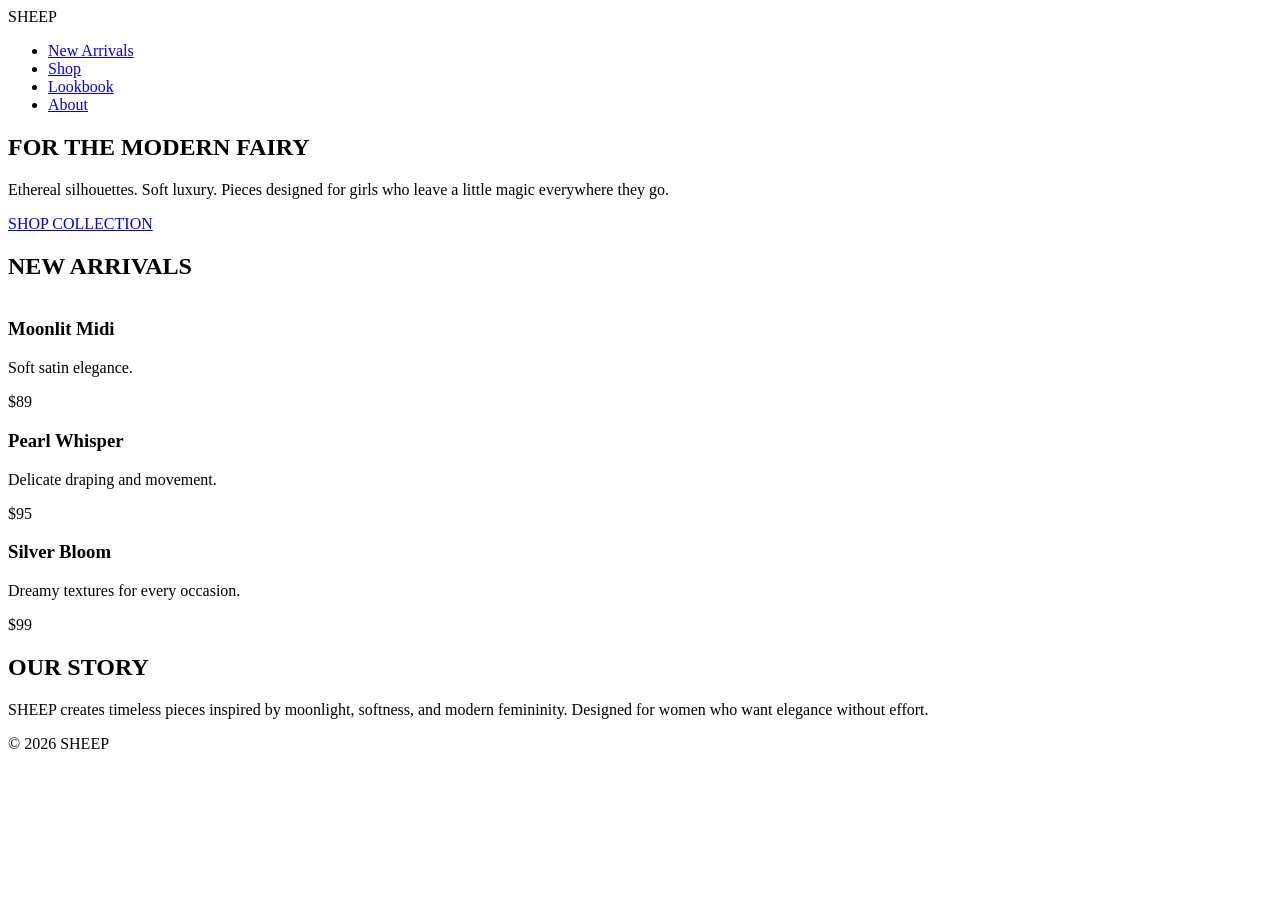
==== index.html @ 868e537e "Update index.html" ====
<body>

<header>
    <div class="logo">SHEEP</div>

    <nav>
        <ul>
            <li><a href="#">New Arrivals</a></li>
            <li><a href="#">Shop</a></li>
            <li><a href="#">Lookbook</a></li>
            <li><a href="#">About</a></li>
        </ul>
    </nav>
</header>

<section class="hero">
    <div class="hero-content">
        <h1>FOR THE MODERN FAIRY</h1>

        <p>
            Ethereal silhouettes. Soft luxury.
            Pieces designed for girls who leave a little magic everywhere they go.
        </p>

        <a href="#" class="button">SHOP COLLECTION</a>
    </div>
</section>

<section class="collection-title">
    <h2>NEW ARRIVALS</h2>
</section>

<section class="products">

    <div class="product">
        <img src="dress1.jpg" alt="">
        <h3>Moonlit Midi</h3>
        <p>Soft satin elegance.</p>
        <span>$89</span>
    </div>

    <div class="product">
        <img src="dress2.jpg" alt="">
        <h3>Pearl Whisper</h3>
        <p>Delicate draping and movement.</p>
        <span>$95</span>
    </div>

    <div class="product">
        <img src="dress3.jpg" alt="">
        <h3>Silver Bloom</h3>
        <p>Dreamy textures for every occasion.</p>
        <span>$99</span>
    </div>

</section>

<section class="about">
    <h2>OUR STORY</h2>

    <p>
        SHEEP creates timeless pieces inspired by moonlight,
        softness, and modern femininity.
        Designed for women who want elegance without effort.
    </p>
</section>

<footer>
    <p>© 2026 SHEEP</p>
</footer>

</body>
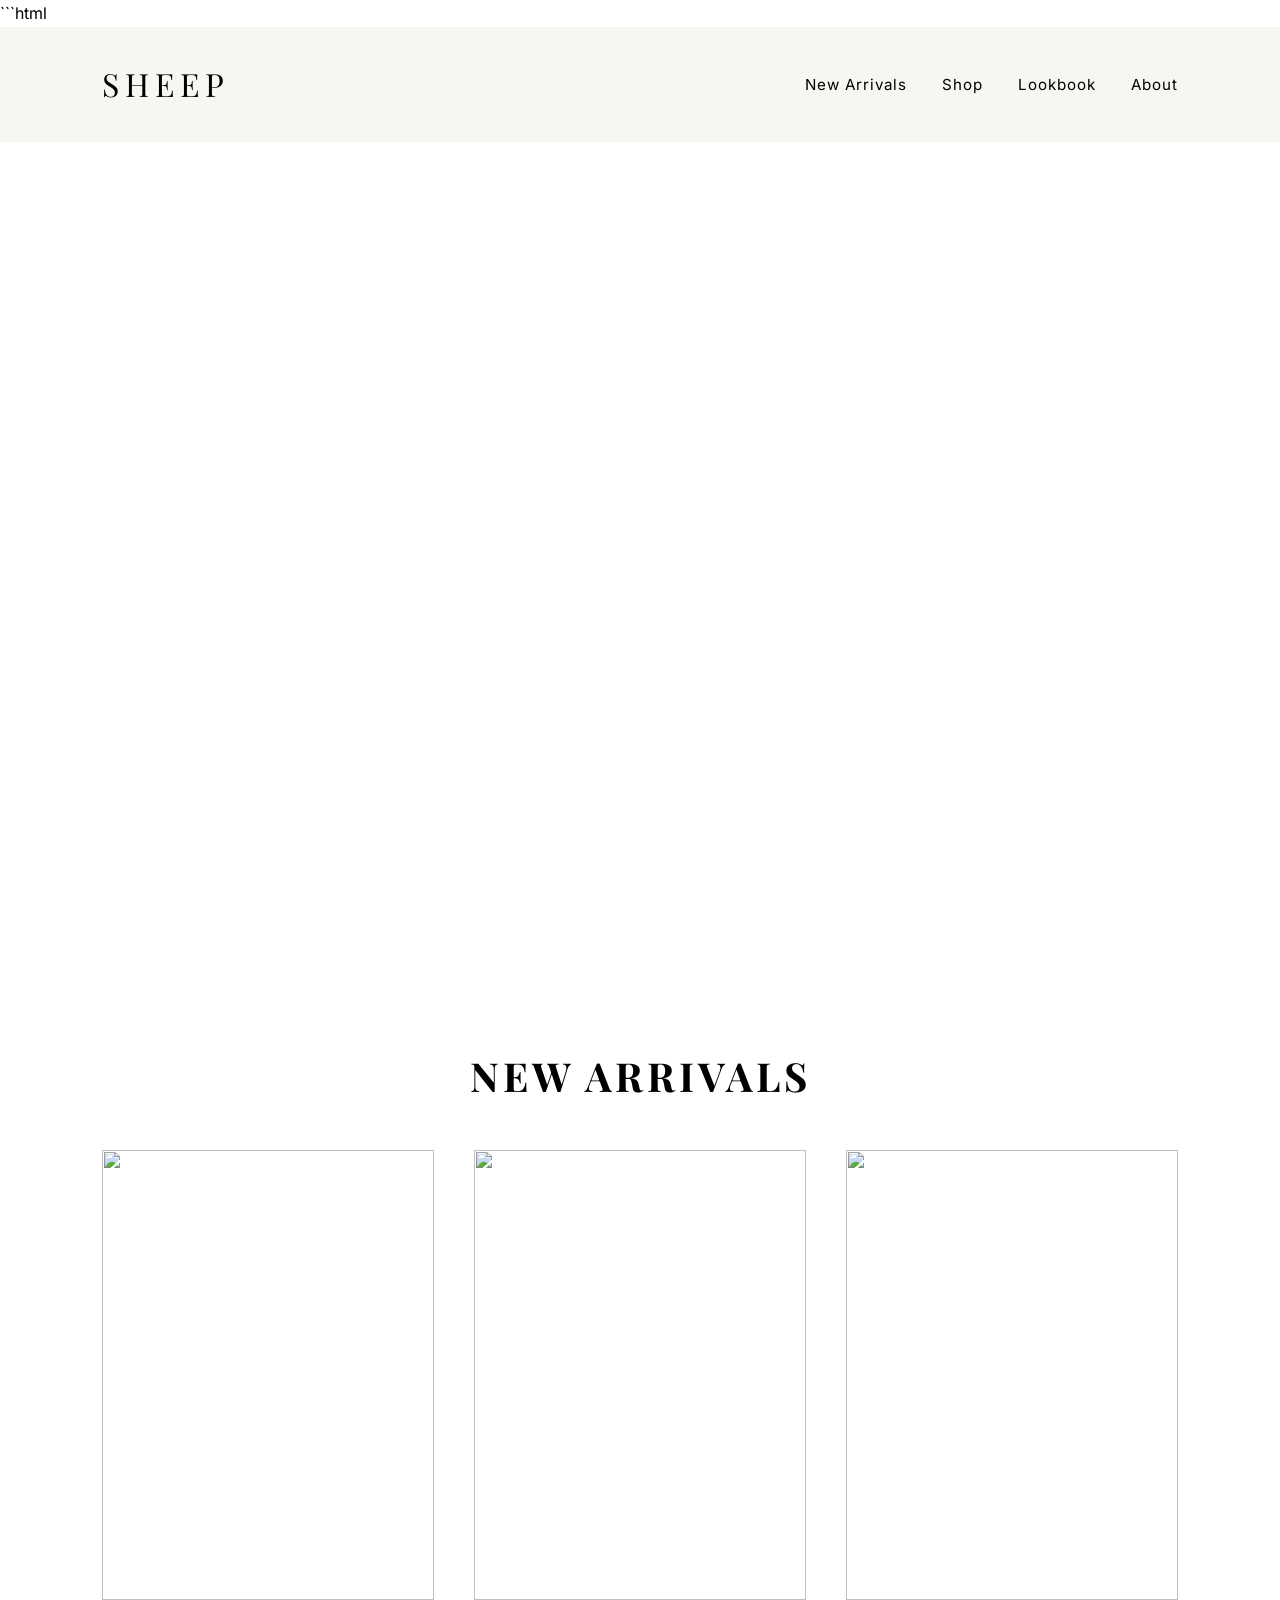
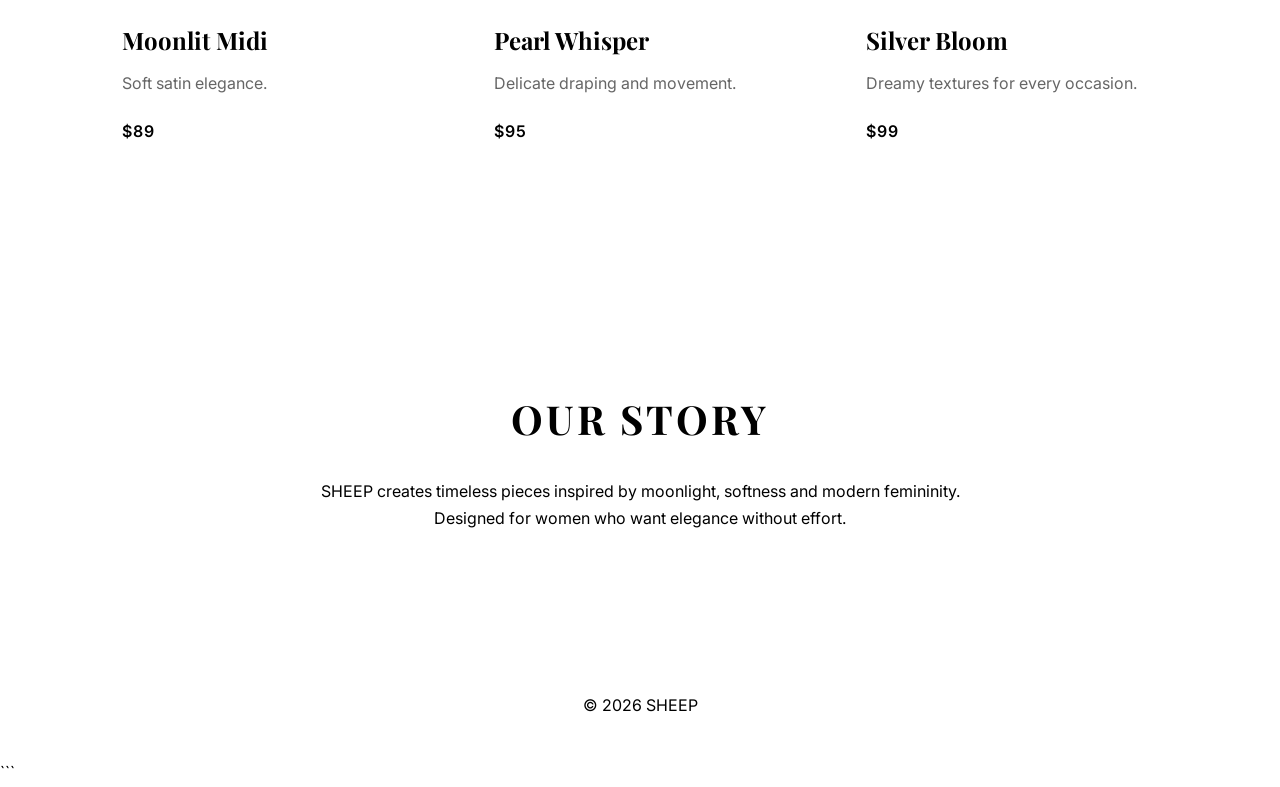
==== commit 3be4d598: "Update index.html" ====
--- a/index.html
+++ b/index.html
@@ -1,3 +1,16 @@
+```html
+<!DOCTYPE html>
+<html lang="en">
+<head>
+<meta charset="UTF-8">
+<meta name="viewport" content="width=device-width, initial-scale=1.0">
+
+<title>SHEEP</title>
+
+<link rel="stylesheet" href="style.css">
+
+</head>
+
 <body>
 
 <header>
@@ -33,21 +46,21 @@
 <section class="products">
 
     <div class="product">
-        <img src="dress1.jpg" alt="">
+        <img src="https://images.unsplash.com/photo-1496747611176-843222e1e57c?w=700" alt="">
         <h3>Moonlit Midi</h3>
         <p>Soft satin elegance.</p>
         <span>$89</span>
     </div>
 
     <div class="product">
-        <img src="dress2.jpg" alt="">
+        <img src="https://images.unsplash.com/photo-1483985988355-763728e1935b?w=700" alt="">
         <h3>Pearl Whisper</h3>
         <p>Delicate draping and movement.</p>
         <span>$95</span>
     </div>
 
     <div class="product">
-        <img src="dress3.jpg" alt="">
+        <img src="https://images.unsplash.com/photo-1529139574466-a303027c1d8b?w=700" alt="">
         <h3>Silver Bloom</h3>
         <p>Dreamy textures for every occasion.</p>
         <span>$99</span>
@@ -60,7 +73,7 @@
 
     <p>
         SHEEP creates timeless pieces inspired by moonlight,
-        softness, and modern femininity.
+        softness and modern femininity.
         Designed for women who want elegance without effort.
     </p>
 </section>
@@ -70,3 +83,5 @@
 </footer>
 
 </body>
+</html>
+```
--- a/style.css
+++ b/style.css
@@ -0,0 +1,218 @@
+@import url('https://fonts.googleapis.com/css2?family=Playfair+Display:wght@400;600;700&family=Inter:wght@300;400;500&display=swap');
+
+:root{
+    ivory:#F8F6F2;
+    pearl:#EEEAE5;
+    silver:#C9C5BE;
+    charcoal:#222222;
+    white:#ffffff;
+}
+
+*{
+    margin:0;
+    padding:0;
+    box-sizing:border-box;
+}
+
+body{
+    font-family:'Inter',sans-serif;
+    background:var(--ivory);
+    color:var(--charcoal);
+    line-height:1.7;
+}
+
+/* HEADER */
+
+header{
+    display:flex;
+    justify-content:space-between;
+    align-items:center;
+    padding:30px 8%;
+    background:rgba(248,246,242,0.95);
+    position:sticky;
+    top:0;
+    z-index:100;
+}
+
+.logo{
+    font-family:'Playfair Display',serif;
+    font-size:2rem;
+    letter-spacing:6px;
+}
+
+nav ul{
+    display:flex;
+    gap:35px;
+    list-style:none;
+}
+
+nav a{
+    text-decoration:none;
+    color:var(--charcoal);
+    font-size:.95rem;
+    letter-spacing:1px;
+    transition:.3s;
+}
+
+nav a:hover{
+    opacity:.5;
+}
+
+/* HERO */
+
+.hero{
+    height:90vh;
+    background:
+    linear-gradient(rgba(255,255,255,.15),
+    rgba(255,255,255,.15)),
+    url('https://images.unsplash.com/photo-1515886657613-9f3515b0c78f?auto=format&fit=crop&w=1600&q=80');
+
+    background-size:cover;
+    background-position:center;
+    display:flex;
+    align-items:center;
+    justify-content:center;
+    text-align:center;
+}
+
+.hero-content{
+    max-width:700px;
+    padding:20px;
+}
+
+.hero h1{
+    font-family:'Playfair Display',serif;
+    font-size:5rem;
+    font-weight:600;
+    letter-spacing:4px;
+    margin-bottom:20px;
+    color:white;
+}
+
+.hero p{
+    font-size:1.1rem;
+    color:white;
+    margin-bottom:35px;
+}
+
+.button{
+    display:inline-block;
+    padding:14px 36px;
+    border:1px solid white;
+    color:white;
+    text-decoration:none;
+    letter-spacing:2px;
+    transition:.4s;
+}
+
+.button:hover{
+    background:white;
+    color:black;
+}
+
+/* SECTION TITLES */
+
+.collection-title{
+    text-align:center;
+    padding:90px 0 40px;
+}
+
+.collection-title h2{
+    font-family:'Playfair Display',serif;
+    font-size:2.5rem;
+    letter-spacing:4px;
+}
+
+/* PRODUCTS */
+
+.products{
+    display:grid;
+    grid-template-columns:repeat(3,1fr);
+    gap:40px;
+    padding:0 8% 100px;
+}
+
+.product{
+    background:white;
+    overflow:hidden;
+    transition:.4s;
+}
+
+.product:hover{
+    transform:translateY(-10px);
+}
+
+.product img{
+    width:100%;
+    height:450px;
+    object-fit:cover;
+}
+
+.product h3{
+    font-family:'Playfair Display',serif;
+    padding:20px 20px 10px;
+    font-size:1.5rem;
+}
+
+.product p{
+    padding:0 20px;
+    color:#666;
+}
+
+.product span{
+    display:block;
+    padding:20px;
+    font-weight:600;
+    letter-spacing:1px;
+}
+
+/* ABOUT */
+
+.about{
+    text-align:center;
+    padding:120px 15%;
+    background:var(--pearl);
+}
+
+.about h2{
+    font-family:'Playfair Display',serif;
+    font-size:2.5rem;
+    margin-bottom:25px;
+    letter-spacing:3px;
+}
+
+.about p{
+    max-width:700px;
+    margin:auto;
+}
+
+/* FOOTER */
+
+footer{
+    text-align:center;
+    padding:40px;
+    background:white;
+}
+
+/* MOBILE */
+
+@media(max-width:900px){
+
+    .hero h1{
+        font-size:3rem;
+    }
+
+    .products{
+        grid-template-columns:1fr;
+    }
+
+    header{
+        flex-direction:column;
+        gap:20px;
+    }
+
+    nav ul{
+        flex-wrap:wrap;
+        justify-content:center;
+    }
+}
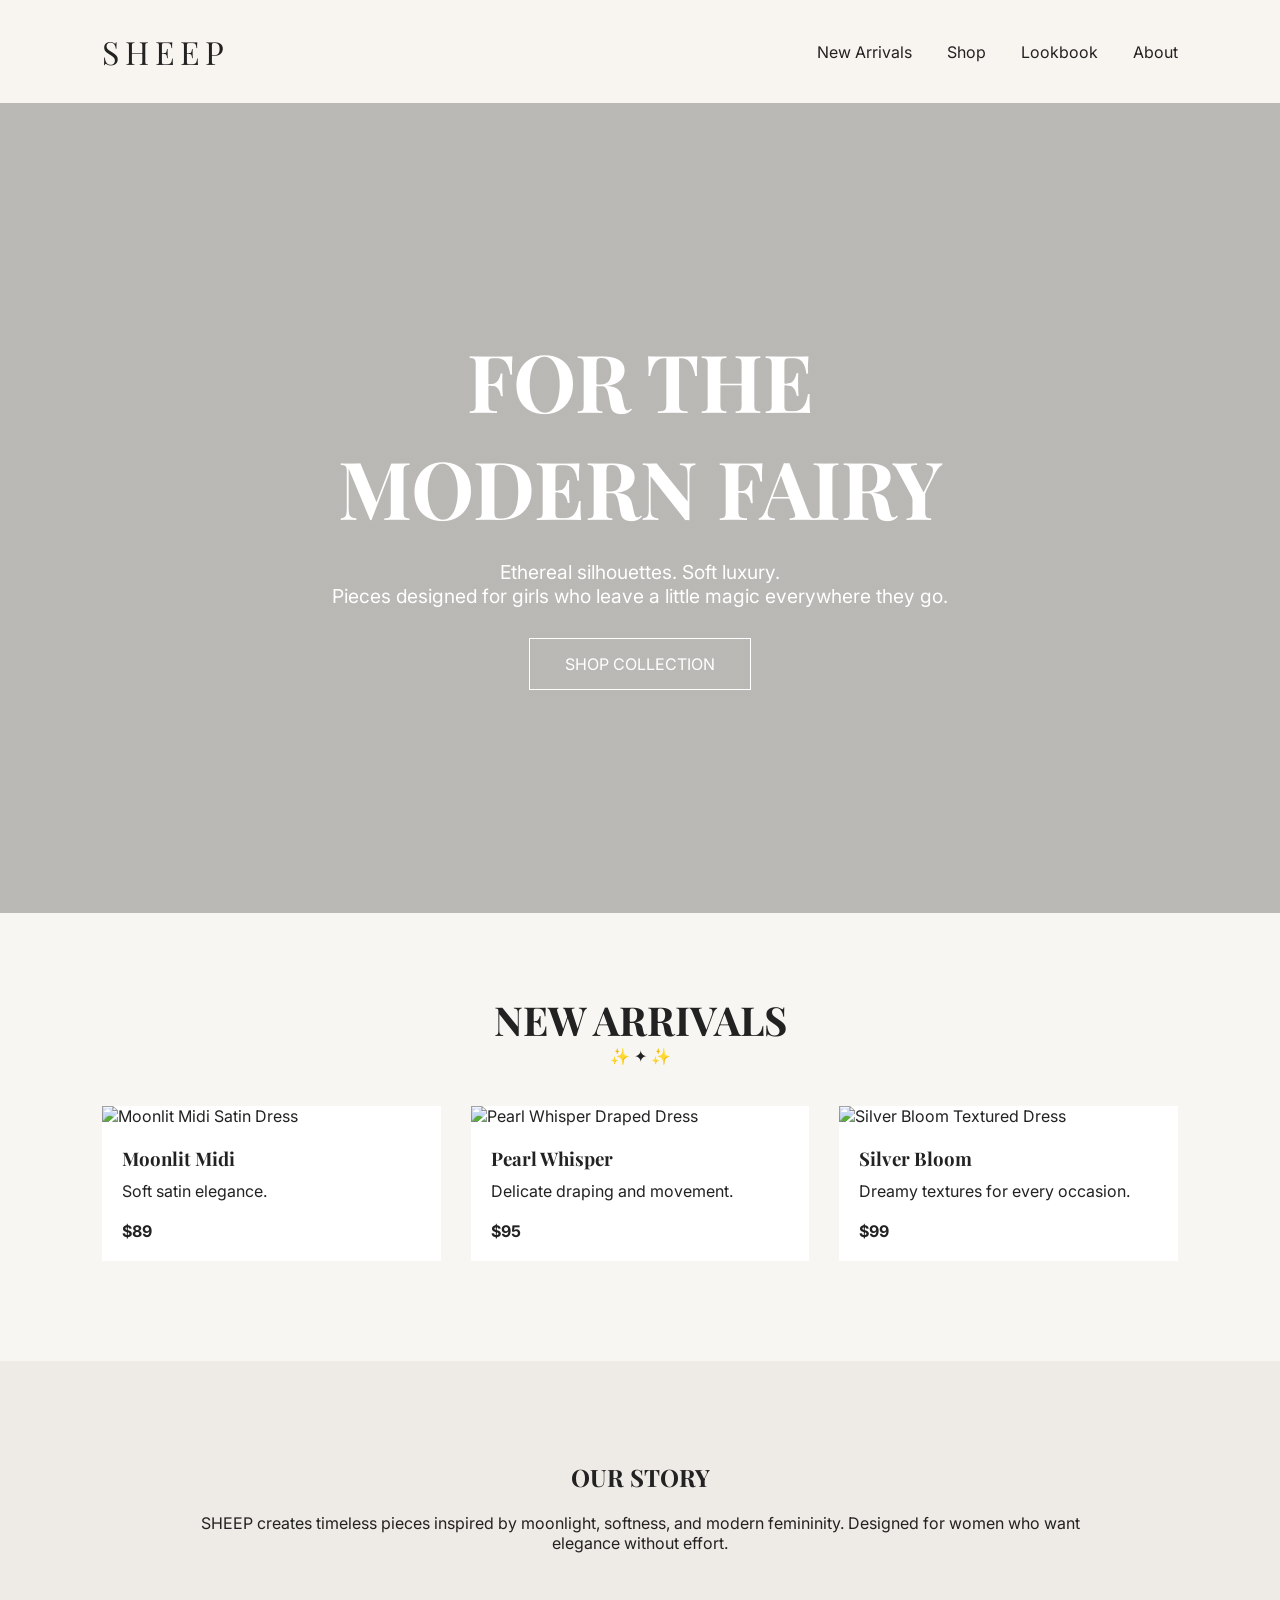
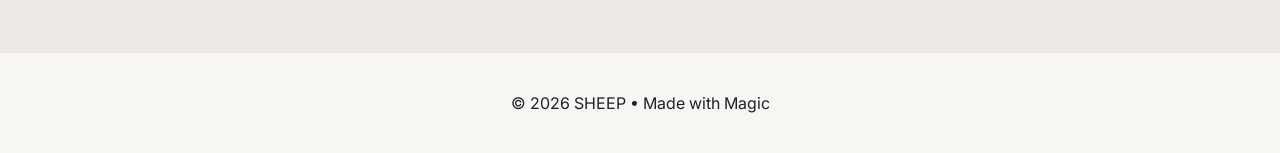
==== commit bd4ef047: "Update index.html" ====
--- a/index.html
+++ b/index.html
@@ -1,21 +1,15 @@
-```html
 <!DOCTYPE html>
 <html lang="en">
 <head>
-<meta charset="UTF-8">
-<meta name="viewport" content="width=device-width, initial-scale=1.0">
-
-<title>SHEEP</title>
-
-<link rel="stylesheet" href="style.css">
-
+    <meta charset="UTF-8">
+    <meta name="viewport" content="width=device-width, initial-scale=1.0">
+    <title>SHEEP | Modern Fairy</title>
+    <link rel="stylesheet" href="style.css">
 </head>
-
 <body>
 
 <header>
     <div class="logo">SHEEP</div>
-
     <nav>
         <ul>
             <li><a href="#">New Arrivals</a></li>
@@ -29,59 +23,66 @@
 <section class="hero">
     <div class="hero-content">
         <h1>FOR THE MODERN FAIRY</h1>
-
         <p>
-            Ethereal silhouettes. Soft luxury.
+            Ethereal silhouettes. Soft luxury. <br>
             Pieces designed for girls who leave a little magic everywhere they go.
         </p>
-
         <a href="#" class="button">SHOP COLLECTION</a>
     </div>
 </section>
 
 <section class="collection-title">
     <h2>NEW ARRIVALS</h2>
+    <div class="sparkle-divider">✨ ✦ ✨</div>
 </section>
 
 <section class="products">
-
     <div class="product">
-        <img src="https://images.unsplash.com/photo-1496747611176-843222e1e57c?w=700" alt="">
-        <h3>Moonlit Midi</h3>
-        <p>Soft satin elegance.</p>
-        <span>$89</span>
+        <div class="product-img-container">
+            <img src="https://images.unsplash.com/photo-1496747611176-843222e1e57c?w=700" alt="Moonlit Midi Satin Dress">
+        </div>
+        <div class="product-info">
+            <h3>Moonlit Midi</h3>
+            <p>Soft satin elegance.</p>
+            <span>$89</span>
+        </div>
     </div>
 
     <div class="product">
-        <img src="https://images.unsplash.com/photo-1483985988355-763728e1935b?w=700" alt="">
-        <h3>Pearl Whisper</h3>
-        <p>Delicate draping and movement.</p>
-        <span>$95</span>
+        <div class="product-img-container">
+            <img src="https://images.unsplash.com/photo-1483985988355-763728e1935b?w=700" alt="Pearl Whisper Draped Dress">
+        </div>
+        <div class="product-info">
+            <h3>Pearl Whisper</h3>
+            <p>Delicate draping and movement.</p>
+            <span>$95</span>
+        </div>
     </div>
 
     <div class="product">
-        <img src="https://images.unsplash.com/photo-1529139574466-a303027c1d8b?w=700" alt="">
-        <h3>Silver Bloom</h3>
-        <p>Dreamy textures for every occasion.</p>
-        <span>$99</span>
+        <div class="product-img-container">
+            <img src="https://images.unsplash.com/photo-1529139574466-a303027c1d8b?w=700" alt="Silver Bloom Textured Dress">
+        </div>
+        <div class="product-info">
+            <h3>Silver Bloom</h3>
+            <p>Dreamy textures for every occasion.</p>
+            <span>$99</span>
+        </div>
     </div>
-
 </section>
 
 <section class="about">
     <h2>OUR STORY</h2>
-
     <p>
-        SHEEP creates timeless pieces inspired by moonlight,
-        softness and modern femininity.
+        SHEEP creates timeless pieces inspired by moonlight, 
+        softness, and modern femininity. 
         Designed for women who want elegance without effort.
     </p>
 </section>
 
 <footer>
-    <p>© 2026 SHEEP</p>
+    <p>© 2026 SHEEP • Made with Magic</p>
 </footer>
 
 </body>
 </html>
-```
--- a/style.css
+++ b/style.css
@@ -1,218 +1,161 @@
 @import url('https://fonts.googleapis.com/css2?family=Playfair+Display:wght@400;600;700&family=Inter:wght@300;400;500&display=swap');
 
-:root{
-    ivory:#F8F6F2;
-    pearl:#EEEAE5;
-    silver:#C9C5BE;
-    charcoal:#222222;
-    white:#ffffff;
+:root {
+    --ivory: #F8F6F2;
+    --pearl: #EEEAE5;
+    --silver: #C9C5BE;
+    --charcoal: #222222;
+    --white: #FFFFFF;
 }
 
-*{
-    margin:0;
-    padding:0;
-    box-sizing:border-box;
+* {
+    margin: 0;
+    padding: 0;
+    box-sizing: border-box;
 }
 
-body{
-    font-family:'Inter',sans-serif;
-    background:var(--ivory);
-    color:var(--charcoal);
-    line-height:1.7;
+body {
+    font-family: 'Inter', sans-serif;
+    background: var(--ivory);
+    color: var(--charcoal);
 }
 
-/* HEADER */
-
-header{
-    display:flex;
-    justify-content:space-between;
-    align-items:center;
-    padding:30px 8%;
-    background:rgba(248,246,242,0.95);
-    position:sticky;
-    top:0;
-    z-index:100;
+header {
+    display: flex;
+    justify-content: space-between;
+    align-items: center;
+    padding: 30px 8%;
+    background: rgba(248,246,242,0.95);
 }
 
-.logo{
-    font-family:'Playfair Display',serif;
-    font-size:2rem;
-    letter-spacing:6px;
+.logo {
+    font-family: 'Playfair Display', serif;
+    font-size: 2rem;
+    letter-spacing: 6px;
 }
 
-nav ul{
-    display:flex;
-    gap:35px;
-    list-style:none;
+nav ul {
+    display: flex;
+    gap: 35px;
+    list-style: none;
 }
 
-nav a{
-    text-decoration:none;
-    color:var(--charcoal);
-    font-size:.95rem;
-    letter-spacing:1px;
-    transition:.3s;
+nav a {
+    text-decoration: none;
+    color: var(--charcoal);
 }
 
-nav a:hover{
-    opacity:.5;
+.hero {
+    height: 90vh;
+    background-image:
+    linear-gradient(rgba(0,0,0,0.25), rgba(0,0,0,0.25)),
+    url('https://images.unsplash.com/photo-1515886657613-9f3515b0c78f?w=1600');
+
+    background-size: cover;
+    background-position: center;
+
+    display: flex;
+    align-items: center;
+    justify-content: center;
+    text-align: center;
 }
 
-/* HERO */
-
-.hero{
-    height:90vh;
-    background:
-    linear-gradient(rgba(255,255,255,.15),
-    rgba(255,255,255,.15)),
-    url('https://images.unsplash.com/photo-1515886657613-9f3515b0c78f?auto=format&fit=crop&w=1600&q=80');
-
-    background-size:cover;
-    background-position:center;
-    display:flex;
-    align-items:center;
-    justify-content:center;
-    text-align:center;
+.hero-content {
+    max-width: 700px;
 }
 
-.hero-content{
-    max-width:700px;
-    padding:20px;
+.hero h1 {
+    font-family: 'Playfair Display', serif;
+    color: white;
+    font-size: 5rem;
+    margin-bottom: 20px;
 }
 
-.hero h1{
-    font-family:'Playfair Display',serif;
-    font-size:5rem;
-    font-weight:600;
-    letter-spacing:4px;
-    margin-bottom:20px;
-    color:white;
+.hero p {
+    color: white;
+    font-size: 1.2rem;
+    margin-bottom: 30px;
 }
 
-.hero p{
-    font-size:1.1rem;
-    color:white;
-    margin-bottom:35px;
+.button {
+    display: inline-block;
+    padding: 15px 35px;
+    border: 1px solid white;
+    color: white;
+    text-decoration: none;
 }
 
-.button{
-    display:inline-block;
-    padding:14px 36px;
-    border:1px solid white;
-    color:white;
-    text-decoration:none;
-    letter-spacing:2px;
-    transition:.4s;
+.collection-title {
+    text-align: center;
+    padding: 80px 0 40px;
 }
 
-.button:hover{
-    background:white;
-    color:black;
+.collection-title h2 {
+    font-family: 'Playfair Display', serif;
+    font-size: 2.5rem;
 }
 
-/* SECTION TITLES */
-
-.collection-title{
-    text-align:center;
-    padding:90px 0 40px;
+.products {
+    display: grid;
+    grid-template-columns: repeat(3,1fr);
+    gap: 30px;
+    padding: 0 8% 100px;
 }
 
-.collection-title h2{
-    font-family:'Playfair Display',serif;
-    font-size:2.5rem;
-    letter-spacing:4px;
+.product {
+    background: white;
 }
 
-/* PRODUCTS */
-
-.products{
-    display:grid;
-    grid-template-columns:repeat(3,1fr);
-    gap:40px;
-    padding:0 8% 100px;
+.product img {
+    width: 100%;
+    height: 450px;
+    object-fit: cover;
 }
 
-.product{
-    background:white;
-    overflow:hidden;
-    transition:.4s;
+.product h3 {
+    padding: 20px 20px 10px;
+    font-family: 'Playfair Display', serif;
 }
 
-.product:hover{
-    transform:translateY(-10px);
+.product p {
+    padding: 0 20px;
 }
 
-.product img{
-    width:100%;
-    height:450px;
-    object-fit:cover;
+.product span {
+    display: block;
+    padding: 20px;
+    font-weight: bold;
 }
 
-.product h3{
-    font-family:'Playfair Display',serif;
-    padding:20px 20px 10px;
-    font-size:1.5rem;
+.about {
+    text-align: center;
+    padding: 100px 15%;
+    background: var(--pearl);
 }
 
-.product p{
-    padding:0 20px;
-    color:#666;
+.about h2 {
+    font-family: 'Playfair Display', serif;
+    margin-bottom: 20px;
 }
 
-.product span{
-    display:block;
-    padding:20px;
-    font-weight:600;
-    letter-spacing:1px;
+footer {
+    text-align: center;
+    padding: 40px;
 }
 
-/* ABOUT */
+@media (max-width: 900px) {
 
-.about{
-    text-align:center;
-    padding:120px 15%;
-    background:var(--pearl);
+    .hero h1 {
+        font-size: 3rem;
+    }
+
+    .products {
+        grid-template-columns: 1fr;
+    }
+
+    header {
+        flex-direction: column;
+        gap: 20px;
+    }
 }
 
-.about h2{
-    font-family:'Playfair Display',serif;
-    font-size:2.5rem;
-    margin-bottom:25px;
-    letter-spacing:3px;
-}
-
-.about p{
-    max-width:700px;
-    margin:auto;
-}
-
-/* FOOTER */
-
-footer{
-    text-align:center;
-    padding:40px;
-    background:white;
-}
-
-/* MOBILE */
-
-@media(max-width:900px){
-
-    .hero h1{
-        font-size:3rem;
-    }
-
-    .products{
-        grid-template-columns:1fr;
-    }
-
-    header{
-        flex-direction:column;
-        gap:20px;
-    }
-
-    nav ul{
-        flex-wrap:wrap;
-        justify-content:center;
-    }
-}
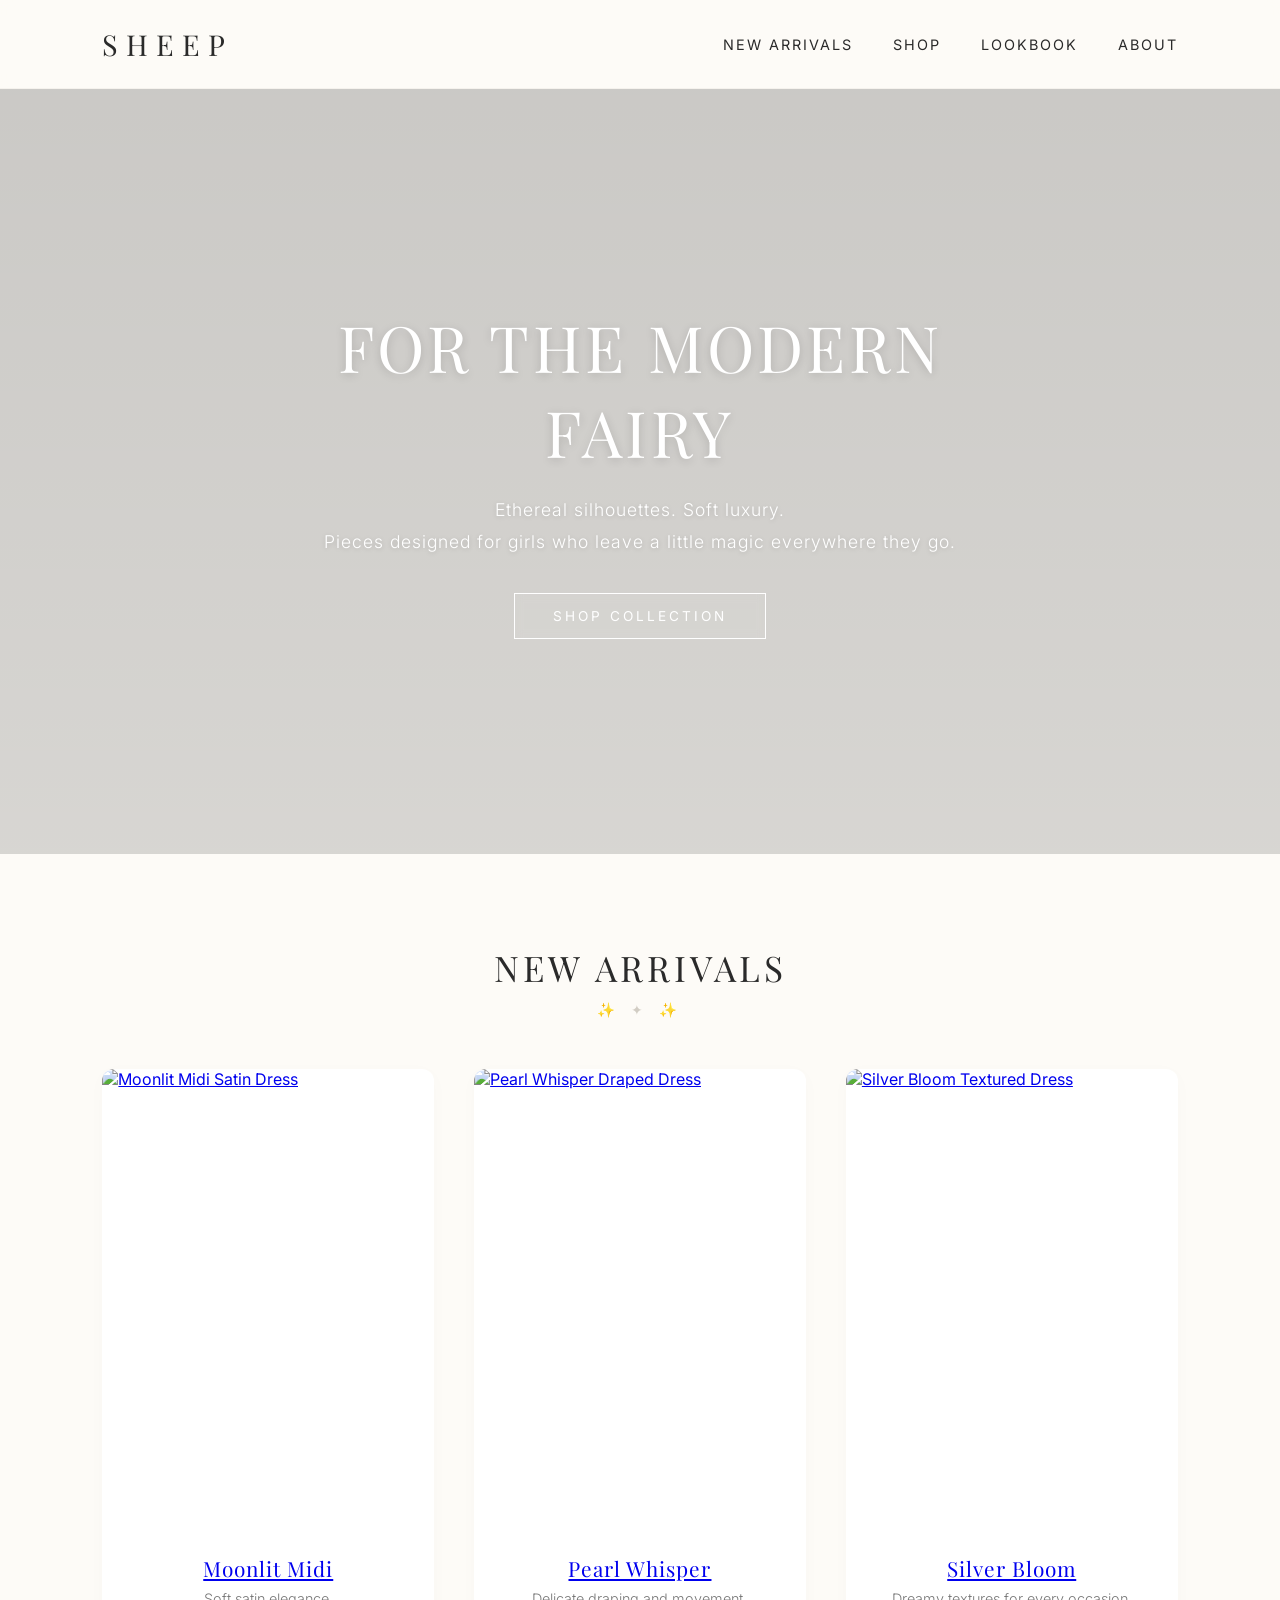
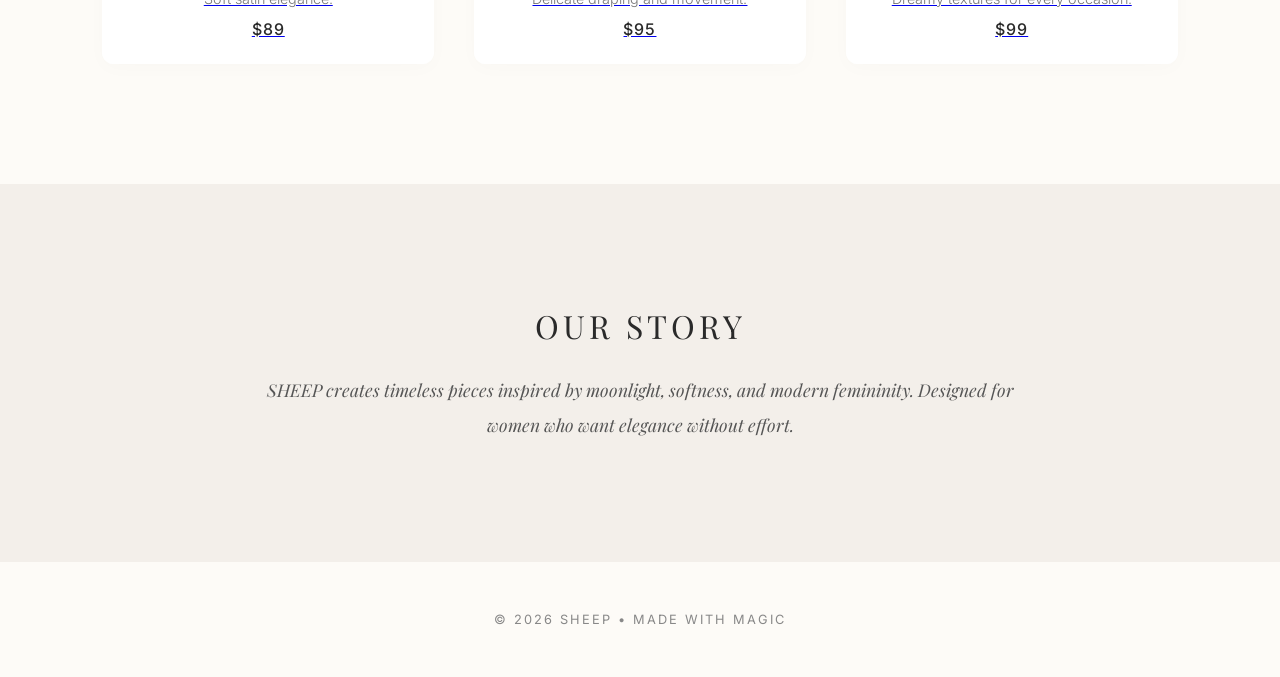
==== commit 0a69bb77: "Update index.html" ====
--- a/index.html
+++ b/index.html
@@ -37,7 +37,7 @@
 </section>
 
 <section class="products">
-    <div class="product">
+    <a href="#product-moonlit" class="product">
         <div class="product-img-container">
             <img src="https://images.unsplash.com/photo-1496747611176-843222e1e57c?w=700" alt="Moonlit Midi Satin Dress">
         </div>
@@ -46,9 +46,9 @@
             <p>Soft satin elegance.</p>
             <span>$89</span>
         </div>
-    </div>
+    </a>
 
-    <div class="product">
+    <a href="#product-pearl" class="product">
         <div class="product-img-container">
             <img src="https://images.unsplash.com/photo-1483985988355-763728e1935b?w=700" alt="Pearl Whisper Draped Dress">
         </div>
@@ -57,9 +57,9 @@
             <p>Delicate draping and movement.</p>
             <span>$95</span>
         </div>
-    </div>
+    </a>
 
-    <div class="product">
+    <a href="#product-silver" class="product">
         <div class="product-img-container">
             <img src="https://images.unsplash.com/photo-1529139574466-a303027c1d8b?w=700" alt="Silver Bloom Textured Dress">
         </div>
@@ -68,7 +68,7 @@
             <p>Dreamy textures for every occasion.</p>
             <span>$99</span>
         </div>
-    </div>
+    </a>
 </section>
 
 <section class="about">
--- a/style.css
+++ b/style.css
@@ -1,11 +1,13 @@
-@import url('https://fonts.googleapis.com/css2?family=Playfair+Display:wght@400;600;700&family=Inter:wght@300;400;500&display=swap');
+@import url('https://fonts.googleapis.com/css2?family=Playfair+Display:ital,wght@0,400;0,600;1,400&family=Inter:wght@300;400;500&display=swap');
 
 :root {
-    --ivory: #F8F6F2;
-    --pearl: #EEEAE5;
-    --silver: #C9C5BE;
-    --charcoal: #222222;
+    --ivory: #FDFBF7;
+    --pearl: #F3EFEA;
+    --silver: #D2CDC4;
+    --charcoal: #2A2A2A;
     --white: #FFFFFF;
+    --fairy-glow: rgba(255, 255, 255, 0.8);
+    --soft-pink: #F7EBE8;
 }
 
 * {
@@ -18,144 +20,283 @@
     font-family: 'Inter', sans-serif;
     background: var(--ivory);
     color: var(--charcoal);
-}
-
+    -webkit-font-smoothing: antialiased;
+}
+
+/* --- Header & Navigation --- */
 header {
     display: flex;
     justify-content: space-between;
     align-items: center;
-    padding: 30px 8%;
-    background: rgba(248,246,242,0.95);
+    padding: 25px 8%;
+    background: rgba(253, 251, 247, 0.9);
+    backdrop-filter: blur(8px);
+    position: sticky;
+    top: 0;
+    z-index: 100;
+    border-bottom: 1px solid rgba(210, 205, 196, 0.2);
 }
 
 .logo {
     font-family: 'Playfair Display', serif;
-    font-size: 2rem;
-    letter-spacing: 6px;
+    font-size: 1.8rem;
+    letter-spacing: 8px;
+    font-weight: 400;
 }
 
 nav ul {
     display: flex;
-    gap: 35px;
+    gap: 40px;
     list-style: none;
 }
 
 nav a {
     text-decoration: none;
     color: var(--charcoal);
-}
-
+    font-size: 0.9rem;
+    letter-spacing: 2px;
+    text-transform: uppercase;
+    font-weight: 400;
+    transition: all 0.4s ease;
+    position: relative;
+}
+
+nav a::after {
+    content: '';
+    position: absolute;
+    width: 0;
+    height: 1px;
+    bottom: -4px;
+    left: 0;
+    background-color: var(--charcoal);
+    transition: width 0.3s ease;
+}
+
+nav a:hover {
+    opacity: 0.7;
+}
+
+nav a:hover::after {
+    width: 100%;
+}
+
+/* --- Hero Section --- */
 .hero {
-    height: 90vh;
-    background-image:
-    linear-gradient(rgba(0,0,0,0.25), rgba(0,0,0,0.25)),
-    url('https://images.unsplash.com/photo-1515886657613-9f3515b0c78f?w=1600');
-
+    height: 85vh;
+    background-image: 
+        linear-gradient(rgba(0, 0, 0, 0.2), rgba(0, 0, 0, 0.15)), 
+        url('https://images.unsplash.com/photo-1515886657613-9f3515b0c78f?w=1600');
     background-size: cover;
     background-position: center;
-
     display: flex;
     align-items: center;
     justify-content: center;
     text-align: center;
+    padding: 0 20px;
 }
 
 .hero-content {
-    max-width: 700px;
+    max-width: 650px;
+    animation: fadeIn 1.5s ease-out;
 }
 
 .hero h1 {
     font-family: 'Playfair Display', serif;
-    color: white;
-    font-size: 5rem;
+    color: var(--white);
+    font-size: 4rem;
+    font-weight: 400;
+    letter-spacing: 4px;
     margin-bottom: 20px;
+    text-shadow: 0 2px 10px rgba(0, 0, 0, 0.15);
 }
 
 .hero p {
-    color: white;
-    font-size: 1.2rem;
-    margin-bottom: 30px;
+    color: var(--white);
+    font-size: 1.1rem;
+    font-weight: 300;
+    line-height: 1.8;
+    letter-spacing: 1px;
+    margin-bottom: 35px;
+    text-shadow: 0 1px 5px rgba(0, 0, 0, 0.15);
 }
 
 .button {
     display: inline-block;
-    padding: 15px 35px;
-    border: 1px solid white;
-    color: white;
+    padding: 14px 38px;
+    border: 1px solid var(--white);
+    color: var(--white);
     text-decoration: none;
-}
-
+    font-size: 0.85rem;
+    letter-spacing: 3px;
+    background: rgba(255, 255, 255, 0.05);
+    backdrop-filter: blur(4px);
+    transition: all 0.4s cubic-bezier(0.25, 0.46, 0.45, 0.94);
+}
+
+.button:hover {
+    background: var(--white);
+    color: var(--charcoal);
+    box-shadow: 0 0 15px var(--fairy-glow);
+    transform: translateY(-2px);
+}
+
+/* --- Product Section --- */
 .collection-title {
     text-align: center;
-    padding: 80px 0 40px;
+    padding: 90px 0 50px;
 }
 
 .collection-title h2 {
     font-family: 'Playfair Display', serif;
-    font-size: 2.5rem;
+    font-size: 2.2rem;
+    font-weight: 400;
+    letter-spacing: 4px;
+}
+
+.sparkle-divider {
+    color: var(--silver);
+    font-size: 0.9rem;
+    margin-top: 10px;
+    letter-spacing: 6px;
 }
 
 .products {
     display: grid;
-    grid-template-columns: repeat(3,1fr);
-    gap: 30px;
-    padding: 0 8% 100px;
+    grid-template-columns: repeat(3, 1fr);
+    gap: 40px;
+    padding: 0 8% 120px;
 }
 
 .product {
-    background: white;
+    background: var(--white);
+    border-radius: 12px;
+    overflow: hidden;
+    transition: all 0.5s cubic-bezier(0.16, 1, 0.3, 1);
+    box-shadow: 0 4px 20px rgba(0,0,0,0.02);
+}
+
+.product-img-container {
+    overflow: hidden;
+    position: relative;
+    height: 460px;
 }
 
 .product img {
     width: 100%;
-    height: 450px;
+    height: 100%;
     object-fit: cover;
+    transition: transform 0.8s cubic-bezier(0.16, 1, 0.3, 1);
+}
+
+.product-info {
+    padding: 25px;
+    text-align: center;
+    background: var(--white);
 }
 
 .product h3 {
-    padding: 20px 20px 10px;
-    font-family: 'Playfair Display', serif;
+    font-family: 'Playfair Display', serif;
+    font-size: 1.3rem;
+    font-weight: 400;
+    margin-bottom: 8px;
+    letter-spacing: 1px;
 }
 
 .product p {
-    padding: 0 20px;
+    font-size: 0.9rem;
+    color: #777777;
+    font-weight: 300;
+    margin-bottom: 12px;
 }
 
 .product span {
     display: block;
-    padding: 20px;
-    font-weight: bold;
-}
-
+    font-size: 1rem;
+    font-weight: 500;
+    color: var(--charcoal);
+    letter-spacing: 1px;
+}
+
+/* Whimsical Interactive Hovers */
+.product:hover {
+    transform: translateY(-6px);
+    box-shadow: 0 20px 40px rgba(210, 205, 196, 0.3);
+}
+
+.product:hover img {
+    transform: scale(1.04);
+}
+
+/* --- Our Story Section --- */
 .about {
     text-align: center;
-    padding: 100px 15%;
+    padding: 120px 20%;
     background: var(--pearl);
+    position: relative;
 }
 
 .about h2 {
     font-family: 'Playfair Display', serif;
-    margin-bottom: 20px;
-}
-
+    font-size: 2rem;
+    font-weight: 400;
+    letter-spacing: 4px;
+    margin-bottom: 25px;
+}
+
+.about p {
+    font-size: 1.1rem;
+    font-weight: 300;
+    line-height: 2;
+    color: #555555;
+    font-style: italic;
+    font-family: 'Playfair Display', serif;
+}
+
+/* --- Footer --- */
 footer {
     text-align: center;
-    padding: 40px;
-}
-
-@media (max-width: 900px) {
-
-    .hero h1 {
-        font-size: 3rem;
-    }
-
+    padding: 50px 20px;
+    font-size: 0.8rem;
+    letter-spacing: 2px;
+    color: #888888;
+    text-transform: uppercase;
+}
+
+/* --- Animations --- */
+@keyframes fadeIn {
+    from { opacity: 0; transform: translateY(15px); }
+    to { opacity: 1; transform: translateY(0); }
+}
+
+/* --- Responsive Adjustments --- */
+@media (max-width: 1024px) {
     .products {
-        grid-template-columns: 1fr;
-    }
-
+        grid-template-columns: repeat(2, 1fr);
+        gap: 30px;
+    }
+}
+
+@media (max-width: 768px) {
     header {
         flex-direction: column;
         gap: 20px;
-    }
-}
-
+        padding: 20px;
+    }
+    
+    nav ul {
+        gap: 20px;
+    }
+
+    .hero h1 {
+        font-size: 2.5rem;
+    }
+
+    .products {
+        grid-template-columns: 1fr;
+        padding: 0 5% 80px;
+    }
+
+    .about {
+        padding: 80px 10%;
+    }
+}
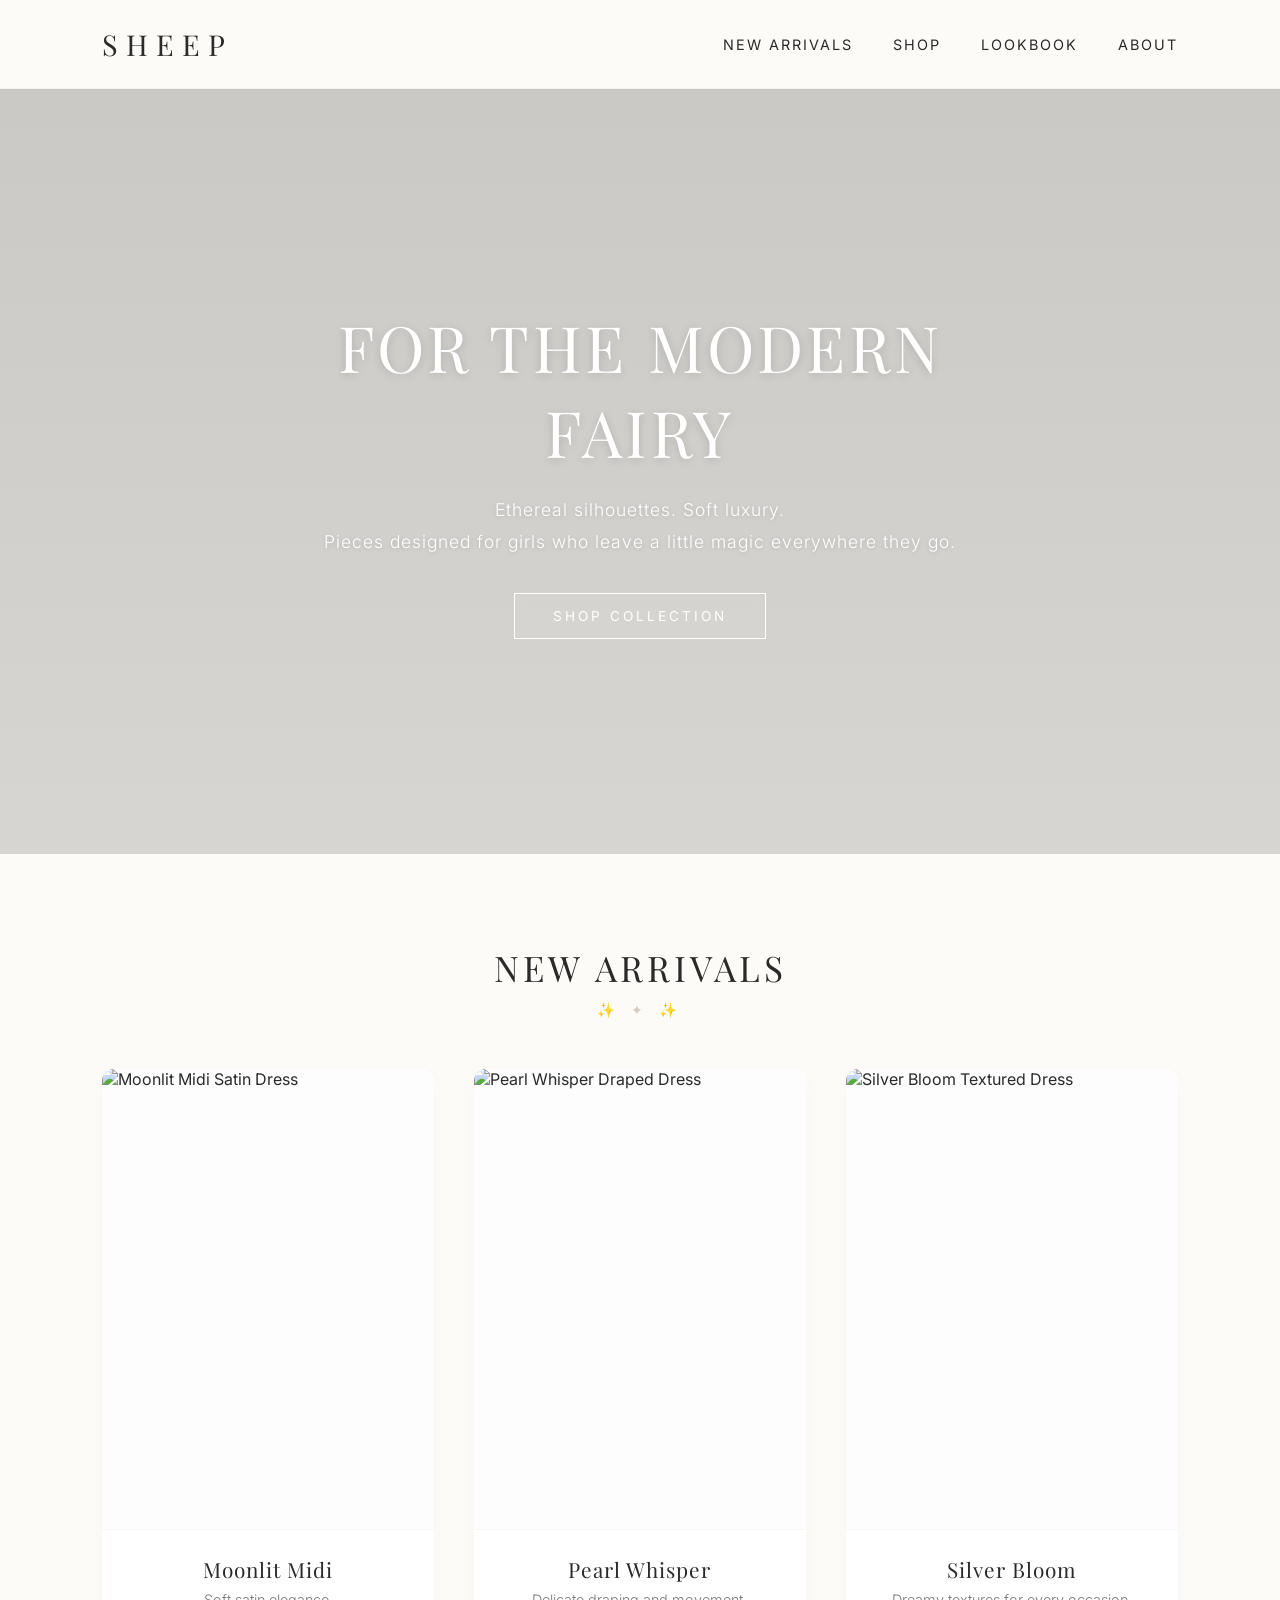
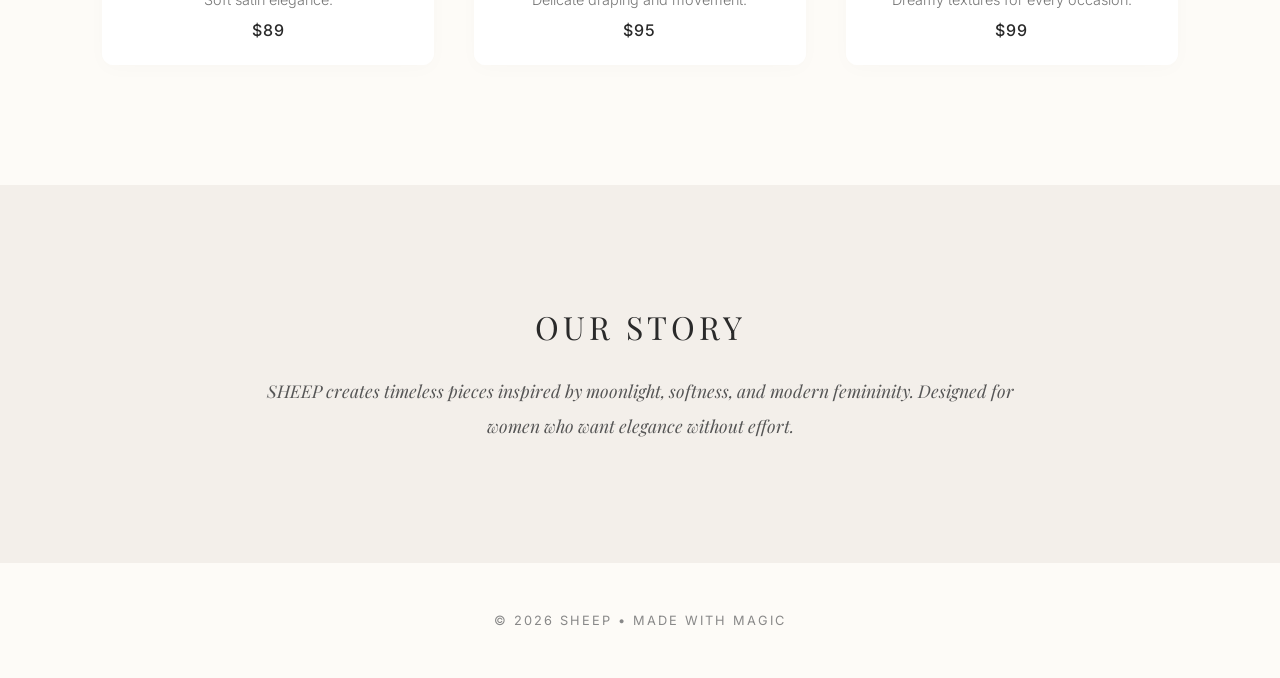
==== commit 539ce123: "Update index.html" ====
--- a/index.html
+++ b/index.html
@@ -12,10 +12,10 @@
     <div class="logo">SHEEP</div>
     <nav>
         <ul>
-            <li><a href="#">New Arrivals</a></li>
-            <li><a href="#">Shop</a></li>
-            <li><a href="#">Lookbook</a></li>
-            <li><a href="#">About</a></li>
+            <li><a href="index.html">New Arrivals</a></li>
+            <li><a href="index.html">Shop</a></li>
+            <li><a href="index.html">Lookbook</a></li>
+            <li><a href="index.html">About</a></li>
         </ul>
     </nav>
 </header>
@@ -27,7 +27,7 @@
             Ethereal silhouettes. Soft luxury. <br>
             Pieces designed for girls who leave a little magic everywhere they go.
         </p>
-        <a href="#" class="button">SHOP COLLECTION</a>
+        <a href="index.html" class="button">SHOP COLLECTION</a>
     </div>
 </section>
 
@@ -37,7 +37,7 @@
 </section>
 
 <section class="products">
-    <a href="#product-moonlit" class="product">
+    <a href="moonlit.html" class="product">
         <div class="product-img-container">
             <img src="https://images.unsplash.com/photo-1496747611176-843222e1e57c?w=700" alt="Moonlit Midi Satin Dress">
         </div>
@@ -48,7 +48,7 @@
         </div>
     </a>
 
-    <a href="#product-pearl" class="product">
+    <a href="pearl.html" class="product">
         <div class="product-img-container">
             <img src="https://images.unsplash.com/photo-1483985988355-763728e1935b?w=700" alt="Pearl Whisper Draped Dress">
         </div>
@@ -59,7 +59,7 @@
         </div>
     </a>
 
-    <a href="#product-silver" class="product">
+    <a href="silver.html" class="product">
         <div class="product-img-container">
             <img src="https://images.unsplash.com/photo-1529139574466-a303027c1d8b?w=700" alt="Silver Bloom Textured Dress">
         </div>
--- a/style.css
+++ b/style.css
@@ -167,10 +167,15 @@
     padding: 0 8% 120px;
 }
 
+/* Updated .product element to properly stylistic clickable links */
 .product {
+    display: block;
+    text-decoration: none;
+    color: inherit;
     background: var(--white);
     border-radius: 12px;
     overflow: hidden;
+    cursor: pointer;
     transition: all 0.5s cubic-bezier(0.16, 1, 0.3, 1);
     box-shadow: 0 4px 20px rgba(0,0,0,0.02);
 }
@@ -179,19 +184,21 @@
     overflow: hidden;
     position: relative;
     height: 460px;
+    background: #fdfdfd;
 }
 
 .product img {
     width: 100%;
     height: 100%;
     object-fit: cover;
-    transition: transform 0.8s cubic-bezier(0.16, 1, 0.3, 1);
+    transition: transform 0.8s cubic-bezier(0.16, 1, 0.3, 1), filter 0.5s ease;
 }
 
 .product-info {
     padding: 25px;
     text-align: center;
     background: var(--white);
+    border-top: 1px solid rgba(210, 205, 196, 0.15);
 }
 
 .product h3 {
@@ -217,14 +224,21 @@
     letter-spacing: 1px;
 }
 
-/* Whimsical Interactive Hovers */
+/* Fairy-Coded Box Click & Focus Dynamic States */
 .product:hover {
-    transform: translateY(-6px);
-    box-shadow: 0 20px 40px rgba(210, 205, 196, 0.3);
+    transform: translateY(-8px);
+    box-shadow: 0 25px 45px rgba(210, 205, 196, 0.4);
 }
 
 .product:hover img {
-    transform: scale(1.04);
+    transform: scale(1.03);
+    filter: brightness(1.02);
+}
+
+.product:active {
+    transform: translateY(-3px);
+    box-shadow: 0 10px 25px rgba(210, 205, 196, 0.25);
+    transition: all 0.15s ease;
 }
 
 /* --- Our Story Section --- */
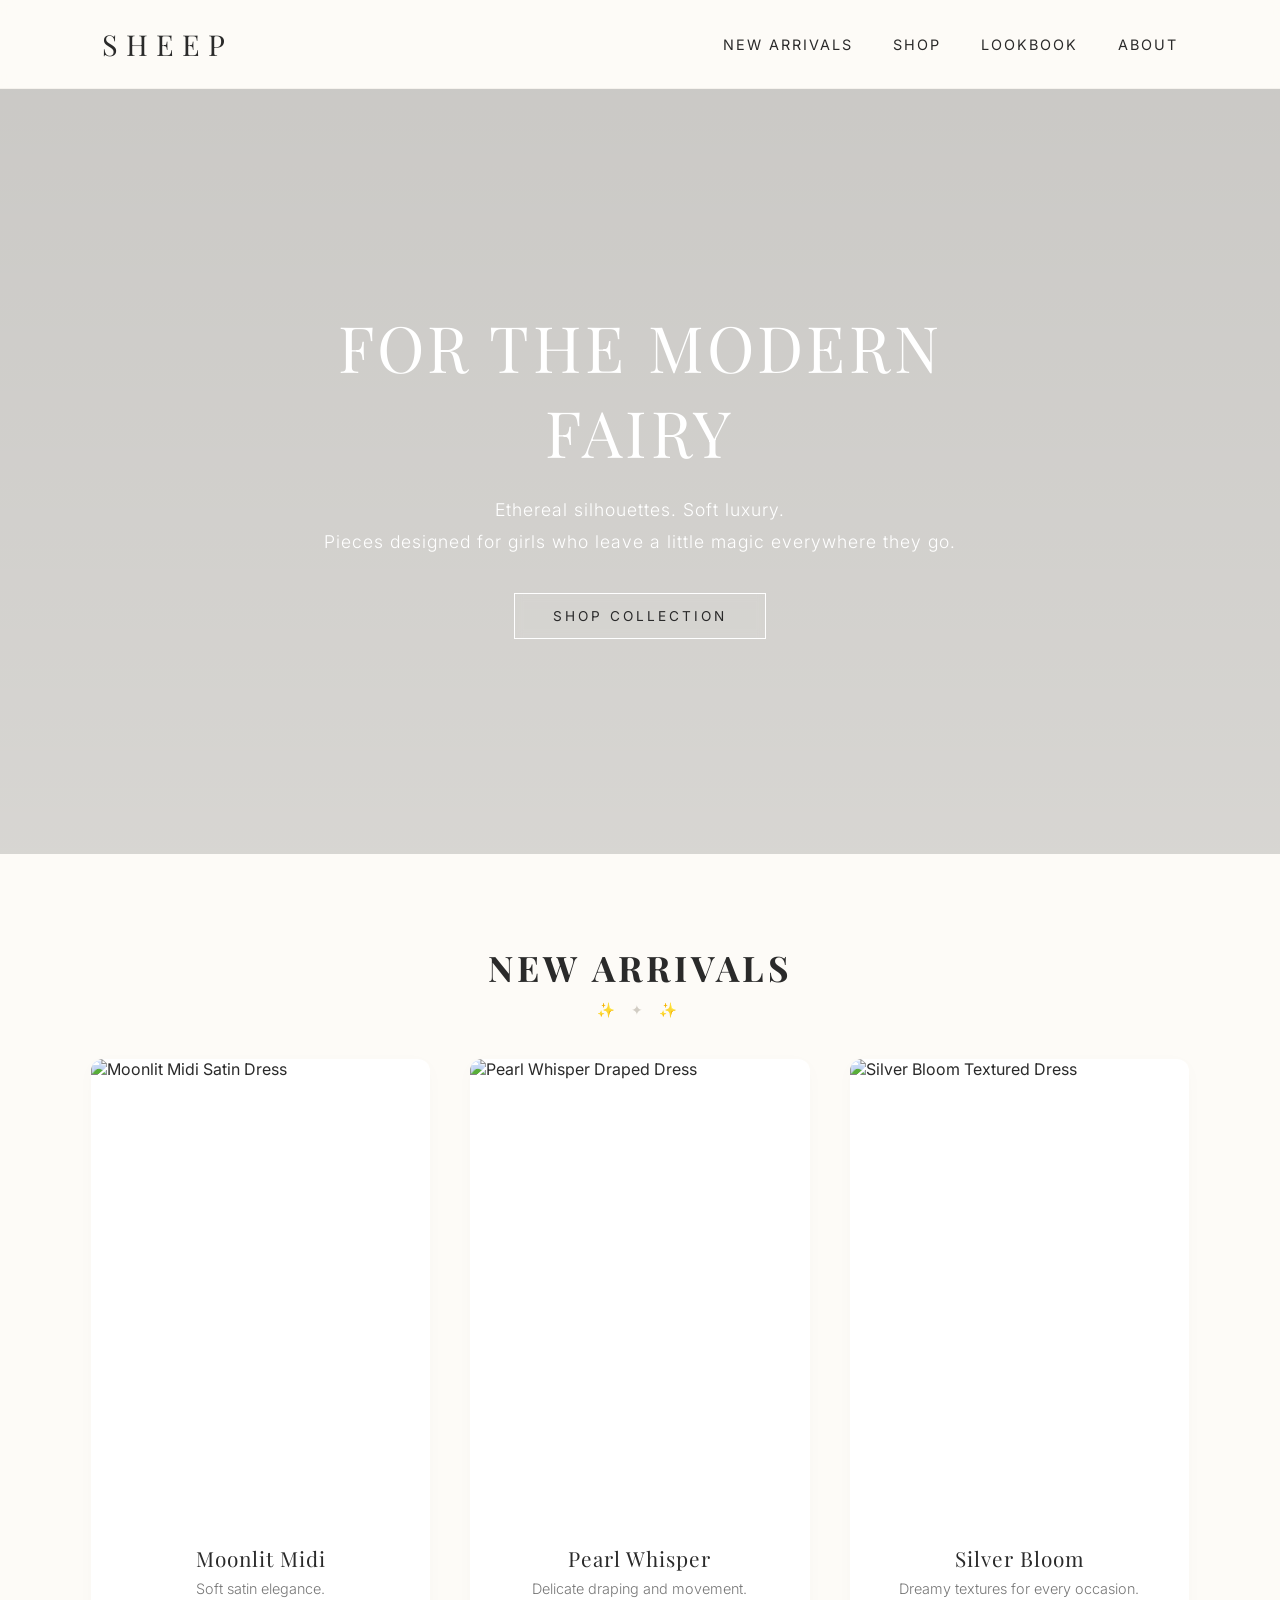
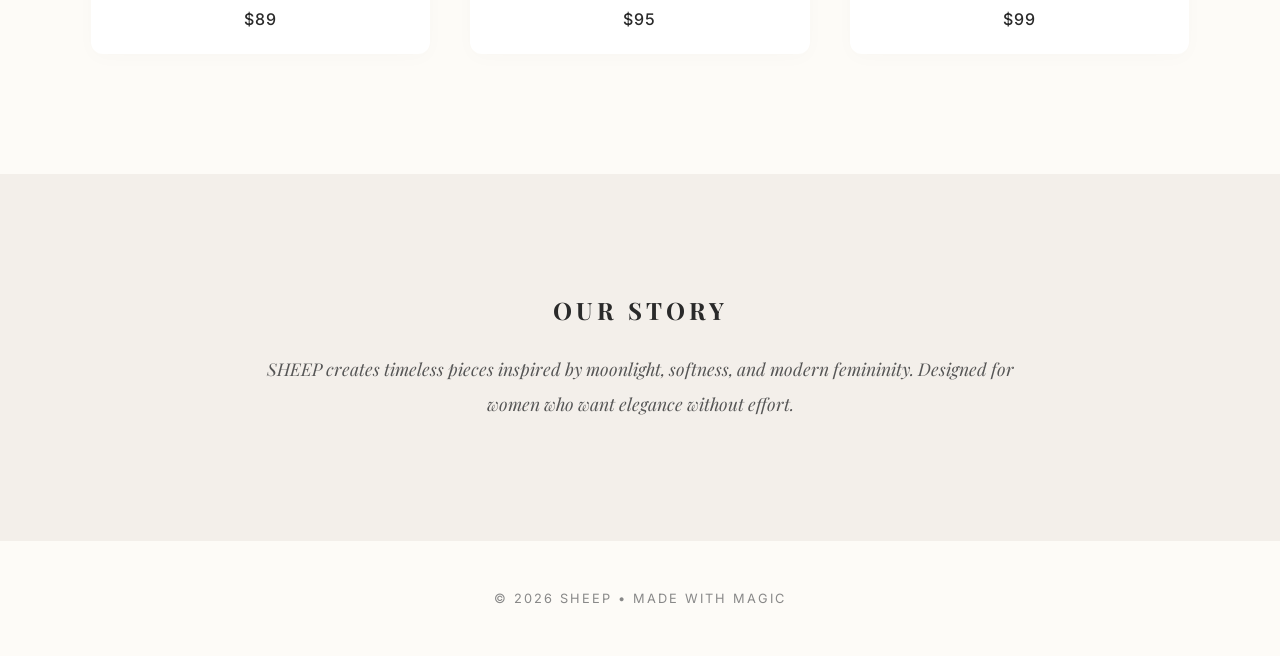
==== commit ae9d3018: "Update index.html" ====
--- a/index.html
+++ b/index.html
@@ -13,7 +13,7 @@
     <nav>
         <ul>
             <li><a href="index.html">New Arrivals</a></li>
-            <li><a href="index.html">Shop</a></li>
+            <li><a href="shop.html">Shop</a></li>
             <li><a href="index.html">Lookbook</a></li>
             <li><a href="index.html">About</a></li>
         </ul>
@@ -27,7 +27,7 @@
             Ethereal silhouettes. Soft luxury. <br>
             Pieces designed for girls who leave a little magic everywhere they go.
         </p>
-        <a href="index.html" class="button">SHOP COLLECTION</a>
+        <a href="shop.html" class="button">SHOP COLLECTION</a>
     </div>
 </section>
 
@@ -39,7 +39,7 @@
 <section class="products">
     <a href="moonlit.html" class="product">
         <div class="product-img-container">
-            <img src="https://images.unsplash.com/photo-1496747611176-843222e1e57c?w=700" alt="Moonlit Midi Satin Dress">
+            <img src="images/moonlit-dress.jpg" alt="Moonlit Midi Satin Dress">
         </div>
         <div class="product-info">
             <h3>Moonlit Midi</h3>
@@ -50,7 +50,7 @@
 
     <a href="pearl.html" class="product">
         <div class="product-img-container">
-            <img src="https://images.unsplash.com/photo-1483985988355-763728e1935b?w=700" alt="Pearl Whisper Draped Dress">
+            <img src="images/pearl-dress.jpg" alt="Pearl Whisper Draped Dress">
         </div>
         <div class="product-info">
             <h3>Pearl Whisper</h3>
@@ -61,7 +61,7 @@
 
     <a href="silver.html" class="product">
         <div class="product-img-container">
-            <img src="https://images.unsplash.com/photo-1529139574466-a303027c1d8b?w=700" alt="Silver Bloom Textured Dress">
+            <img src="images/silver-dress.jpg" alt="Silver Bloom Textured Dress">
         </div>
         <div class="product-info">
             <h3>Silver Bloom</h3>
--- a/style.css
+++ b/style.css
@@ -7,9 +7,9 @@
     --charcoal: #2A2A2A;
     --white: #FFFFFF;
     --fairy-glow: rgba(255, 255, 255, 0.8);
-    --soft-pink: #F7EBE8;
-}
-
+}
+
+/* --- Global Reset & Framing --- */
 * {
     margin: 0;
     padding: 0;
@@ -21,6 +21,14 @@
     background: var(--ivory);
     color: var(--charcoal);
     -webkit-font-smoothing: antialiased;
+    overflow-x: hidden;
+}
+
+/* --- Absolute Shield Against Blue/Underlined Links --- */
+a, a:link, a:visited, a:hover, a:active {
+    color: inherit !important;
+    text-decoration: none !important;
+    outline: none;
 }
 
 /* --- Header & Navigation --- */
@@ -51,14 +59,13 @@
 }
 
 nav a {
-    text-decoration: none;
-    color: var(--charcoal);
     font-size: 0.9rem;
     letter-spacing: 2px;
     text-transform: uppercase;
     font-weight: 400;
     transition: all 0.4s ease;
     position: relative;
+    padding-bottom: 4px;
 }
 
 nav a::after {
@@ -66,14 +73,10 @@
     position: absolute;
     width: 0;
     height: 1px;
-    bottom: -4px;
+    bottom: 0;
     left: 0;
     background-color: var(--charcoal);
     transition: width 0.3s ease;
-}
-
-nav a:hover {
-    opacity: 0.7;
 }
 
 nav a:hover::after {
@@ -85,7 +88,7 @@
     height: 85vh;
     background-image: 
         linear-gradient(rgba(0, 0, 0, 0.2), rgba(0, 0, 0, 0.15)), 
-        url('https://images.unsplash.com/photo-1515886657613-9f3515b0c78f?w=1600');
+        url('images/hero-bg.jpg'); /* Swap with your photo path if needed */
     background-size: cover;
     background-position: center;
     display: flex;
@@ -107,7 +110,6 @@
     font-weight: 400;
     letter-spacing: 4px;
     margin-bottom: 20px;
-    text-shadow: 0 2px 10px rgba(0, 0, 0, 0.15);
 }
 
 .hero p {
@@ -117,15 +119,13 @@
     line-height: 1.8;
     letter-spacing: 1px;
     margin-bottom: 35px;
-    text-shadow: 0 1px 5px rgba(0, 0, 0, 0.15);
 }
 
 .button {
     display: inline-block;
     padding: 14px 38px;
     border: 1px solid var(--white);
-    color: var(--white);
-    text-decoration: none;
+    color: var(--white) !important;
     font-size: 0.85rem;
     letter-spacing: 3px;
     background: rgba(255, 255, 255, 0.05);
@@ -135,21 +135,20 @@
 
 .button:hover {
     background: var(--white);
-    color: var(--charcoal);
+    color: var(--charcoal) !important;
     box-shadow: 0 0 15px var(--fairy-glow);
     transform: translateY(-2px);
 }
 
-/* --- Product Section --- */
+/* --- Responsive Product Grid Frame --- */
 .collection-title {
     text-align: center;
-    padding: 90px 0 50px;
+    padding: 90px 0 40px;
 }
 
 .collection-title h2 {
     font-family: 'Playfair Display', serif;
     font-size: 2.2rem;
-    font-weight: 400;
     letter-spacing: 4px;
 }
 
@@ -164,14 +163,13 @@
     display: grid;
     grid-template-columns: repeat(3, 1fr);
     gap: 40px;
-    padding: 0 8% 120px;
-}
-
-/* Updated .product element to properly stylistic clickable links */
+    max-width: 1200px; /* Prevents the horizontal stretch on big displays */
+    margin: 0 auto;    /* Centers the entire layout nicely */
+    padding: 0 4% 120px;
+}
+
 .product {
-    display: block;
-    text-decoration: none;
-    color: inherit;
+    display: block; 
     background: var(--white);
     border-radius: 12px;
     overflow: hidden;
@@ -184,21 +182,18 @@
     overflow: hidden;
     position: relative;
     height: 460px;
-    background: #fdfdfd;
 }
 
 .product img {
     width: 100%;
     height: 100%;
     object-fit: cover;
-    transition: transform 0.8s cubic-bezier(0.16, 1, 0.3, 1), filter 0.5s ease;
+    transition: transform 0.8s cubic-bezier(0.16, 1, 0.3, 1);
 }
 
 .product-info {
     padding: 25px;
     text-align: center;
-    background: var(--white);
-    border-top: 1px solid rgba(210, 205, 196, 0.15);
 }
 
 .product h3 {
@@ -212,19 +207,18 @@
 .product p {
     font-size: 0.9rem;
     color: #777777;
+    margin-bottom: 12px;
     font-weight: 300;
-    margin-bottom: 12px;
 }
 
 .product span {
     display: block;
     font-size: 1rem;
     font-weight: 500;
-    color: var(--charcoal);
     letter-spacing: 1px;
 }
 
-/* Fairy-Coded Box Click & Focus Dynamic States */
+/* Hovers & Active Press States */
 .product:hover {
     transform: translateY(-8px);
     box-shadow: 0 25px 45px rgba(210, 205, 196, 0.4);
@@ -232,41 +226,34 @@
 
 .product:hover img {
     transform: scale(1.03);
-    filter: brightness(1.02);
 }
 
 .product:active {
-    transform: translateY(-3px);
-    box-shadow: 0 10px 25px rgba(210, 205, 196, 0.25);
-    transition: all 0.15s ease;
-}
-
-/* --- Our Story Section --- */
+    transform: translateY(-2px);
+    box-shadow: 0 8px 20px rgba(210, 205, 196, 0.2);
+}
+
+/* --- About & Footer --- */
 .about {
     text-align: center;
     padding: 120px 20%;
     background: var(--pearl);
-    position: relative;
 }
 
 .about h2 {
     font-family: 'Playfair Display', serif;
-    font-size: 2rem;
-    font-weight: 400;
+    margin-bottom: 25px;
     letter-spacing: 4px;
-    margin-bottom: 25px;
 }
 
 .about p {
     font-size: 1.1rem;
-    font-weight: 300;
     line-height: 2;
     color: #555555;
     font-style: italic;
     font-family: 'Playfair Display', serif;
 }
 
-/* --- Footer --- */
 footer {
     text-align: center;
     padding: 50px 20px;
@@ -276,13 +263,12 @@
     text-transform: uppercase;
 }
 
-/* --- Animations --- */
 @keyframes fadeIn {
     from { opacity: 0; transform: translateY(15px); }
     to { opacity: 1; transform: translateY(0); }
 }
 
-/* --- Responsive Adjustments --- */
+/* --- Fully Responsive Breakpoints --- */
 @media (max-width: 1024px) {
     .products {
         grid-template-columns: repeat(2, 1fr);
@@ -296,20 +282,17 @@
         gap: 20px;
         padding: 20px;
     }
-    
     nav ul {
         gap: 20px;
     }
-
     .hero h1 {
         font-size: 2.5rem;
     }
-
     .products {
         grid-template-columns: 1fr;
-        padding: 0 5% 80px;
-    }
-
+        max-width: 500px;
+        padding: 0 20px 80px;
+    }
     .about {
         padding: 80px 10%;
     }
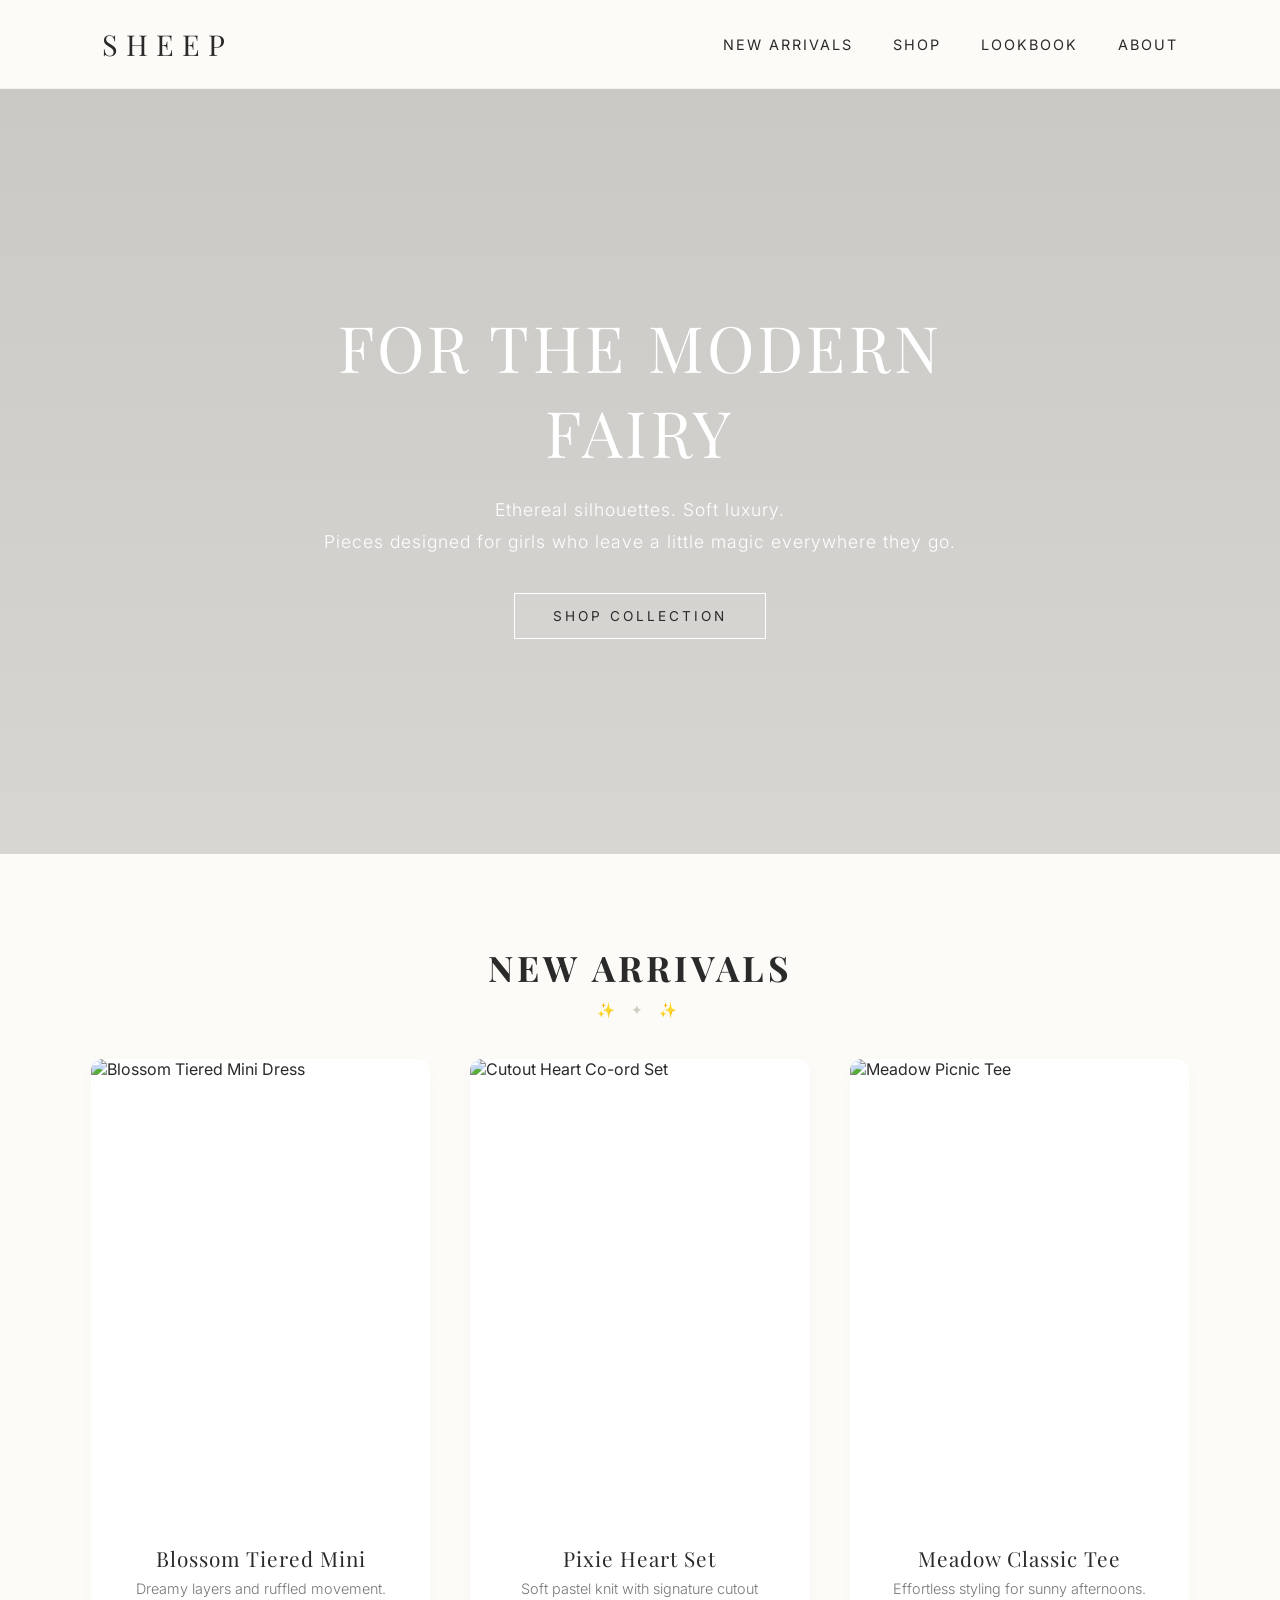
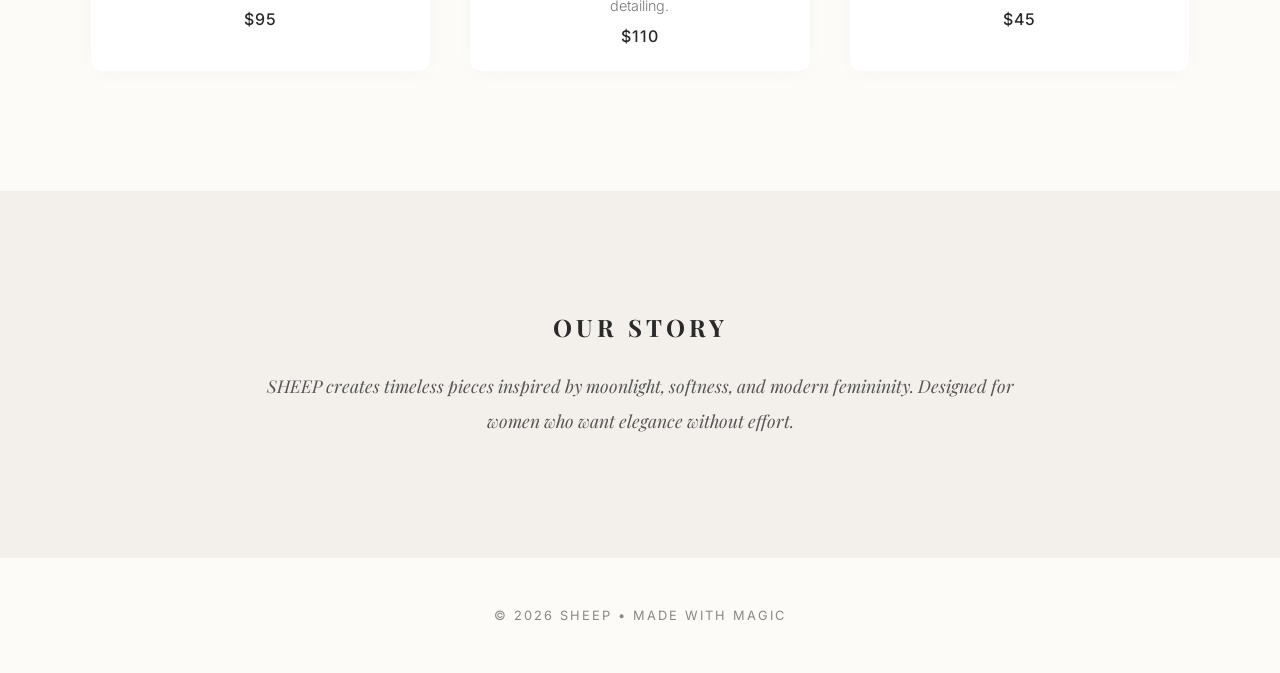
==== commit e23413a1: "Update index.html" ====
--- a/index.html
+++ b/index.html
@@ -39,34 +39,34 @@
 <section class="products">
     <a href="moonlit.html" class="product">
         <div class="product-img-container">
-            <img src="images/moonlit-dress.jpg" alt="Moonlit Midi Satin Dress">
+            <img src="Facetune_10-05-2025-20-32-39.jpg" alt="Blossom Tiered Mini Dress">
         </div>
         <div class="product-info">
-            <h3>Moonlit Midi</h3>
-            <p>Soft satin elegance.</p>
-            <span>$89</span>
+            <h3>Blossom Tiered Mini</h3>
+            <p>Dreamy layers and ruffled movement.</p>
+            <span>$95</span>
         </div>
     </a>
 
     <a href="pearl.html" class="product">
         <div class="product-img-container">
-            <img src="images/pearl-dress.jpg" alt="Pearl Whisper Draped Dress">
+            <img src="Facetune_18-05-2025-00-22-49.jpg" alt="Cutout Heart Co-ord Set">
         </div>
         <div class="product-info">
-            <h3>Pearl Whisper</h3>
-            <p>Delicate draping and movement.</p>
-            <span>$95</span>
+            <h3>Pixie Heart Set</h3>
+            <p>Soft pastel knit with signature cutout detailing.</p>
+            <span>$110</span>
         </div>
     </a>
 
     <a href="silver.html" class="product">
         <div class="product-img-container">
-            <img src="images/silver-dress.jpg" alt="Silver Bloom Textured Dress">
+            <img src="Facetune_28-04-2025-10-06-07.jpg" alt="Meadow Picnic Tee">
         </div>
         <div class="product-info">
-            <h3>Silver Bloom</h3>
-            <p>Dreamy textures for every occasion.</p>
-            <span>$99</span>
+            <h3>Meadow Classic Tee</h3>
+            <p>Effortless styling for sunny afternoons.</p>
+            <span>$45</span>
         </div>
     </a>
 </section>
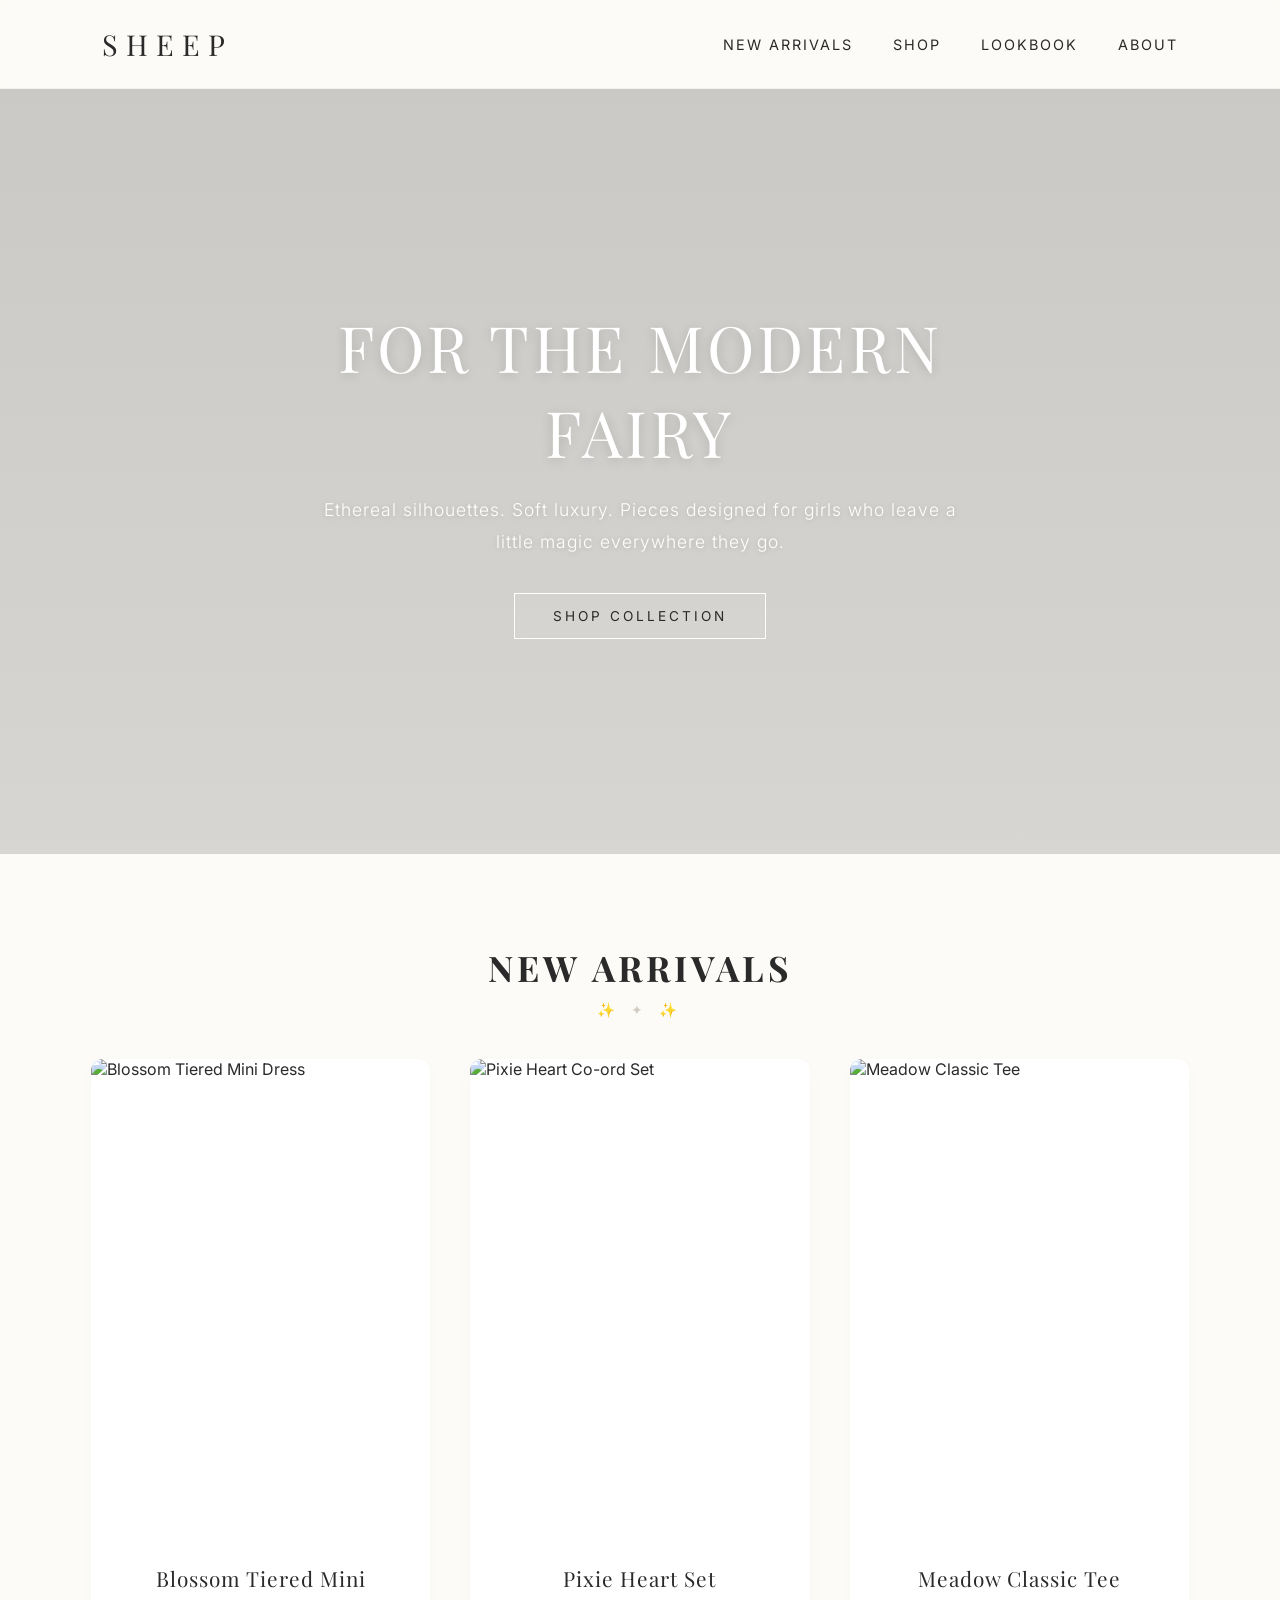
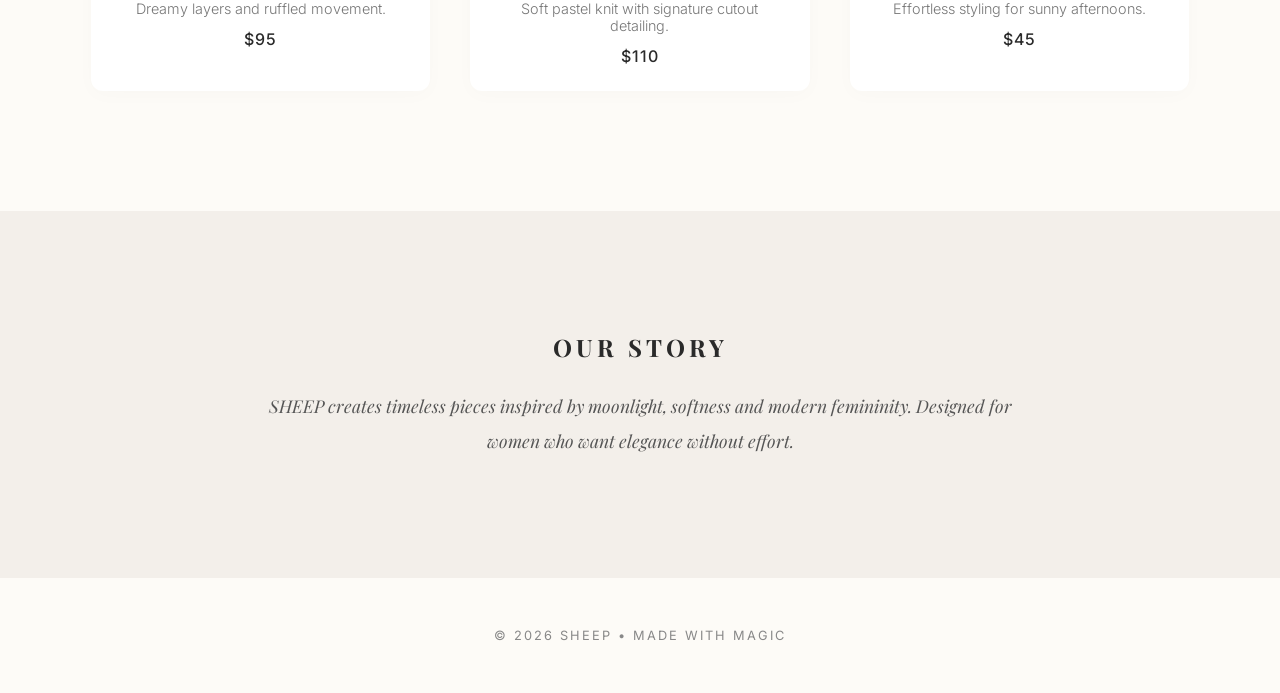
==== commit 26e97015: "Update index.html" ====
--- a/index.html
+++ b/index.html
@@ -1,21 +1,26 @@
 <!DOCTYPE html>
 <html lang="en">
 <head>
-    <meta charset="UTF-8">
-    <meta name="viewport" content="width=device-width, initial-scale=1.0">
-    <title>SHEEP | Modern Fairy</title>
-    <link rel="stylesheet" href="style.css">
+<meta charset="UTF-8">
+<meta name="viewport" content="width=device-width, initial-scale=1.0">
+
+<title>SHEEP | Modern Fairy</title>
+
+<link rel="stylesheet" href="style.css">
+
 </head>
+
 <body>
 
 <header>
     <div class="logo">SHEEP</div>
+
     <nav>
         <ul>
             <li><a href="index.html">New Arrivals</a></li>
             <li><a href="shop.html">Shop</a></li>
-            <li><a href="index.html">Lookbook</a></li>
-            <li><a href="index.html">About</a></li>
+            <li><a href="#">Lookbook</a></li>
+            <li><a href="#">About</a></li>
         </ul>
     </nav>
 </header>
@@ -23,10 +28,12 @@
 <section class="hero">
     <div class="hero-content">
         <h1>FOR THE MODERN FAIRY</h1>
+
         <p>
-            Ethereal silhouettes. Soft luxury. <br>
+            Ethereal silhouettes. Soft luxury.
             Pieces designed for girls who leave a little magic everywhere they go.
         </p>
+
         <a href="shop.html" class="button">SHOP COLLECTION</a>
     </div>
 </section>
@@ -37,9 +44,10 @@
 </section>
 
 <section class="products">
-    <a href="moonlit.html" class="product">
+
+    <a href="#" class="product">
         <div class="product-img-container">
-            <img src="Facetune_10-05-2025-20-32-39.jpg" alt="Blossom Tiered Mini Dress">
+            <img src="down.jpg" alt="Blossom Tiered Mini Dress">
         </div>
         <div class="product-info">
             <h3>Blossom Tiered Mini</h3>
@@ -48,9 +56,9 @@
         </div>
     </a>
 
-    <a href="pearl.html" class="product">
+    <a href="#" class="product">
         <div class="product-img-container">
-            <img src="Facetune_18-05-2025-00-22-49.jpg" alt="Cutout Heart Co-ord Set">
+            <img src="sit.jpg" alt="Pixie Heart Co-ord Set">
         </div>
         <div class="product-info">
             <h3>Pixie Heart Set</h3>
@@ -59,9 +67,9 @@
         </div>
     </a>
 
-    <a href="silver.html" class="product">
+    <a href="#" class="product">
         <div class="product-img-container">
-            <img src="Facetune_28-04-2025-10-06-07.jpg" alt="Meadow Picnic Tee">
+            <img src="park.jpg" alt="Meadow Classic Tee">
         </div>
         <div class="product-info">
             <h3>Meadow Classic Tee</h3>
@@ -69,13 +77,15 @@
             <span>$45</span>
         </div>
     </a>
+
 </section>
 
 <section class="about">
     <h2>OUR STORY</h2>
+
     <p>
-        SHEEP creates timeless pieces inspired by moonlight, 
-        softness, and modern femininity. 
+        SHEEP creates timeless pieces inspired by moonlight,
+        softness and modern femininity.
         Designed for women who want elegance without effort.
     </p>
 </section>
--- a/style.css
+++ b/style.css
@@ -9,7 +9,7 @@
     --fairy-glow: rgba(255, 255, 255, 0.8);
 }
 
-/* --- Global Reset & Framing --- */
+/* --- Global Layout & Formatting Core --- */
 * {
     margin: 0;
     padding: 0;
@@ -24,7 +24,7 @@
     overflow-x: hidden;
 }
 
-/* --- Absolute Shield Against Blue/Underlined Links --- */
+/* Absolute Shield Rule: Crushes browser default blue links and lines globally */
 a, a:link, a:visited, a:hover, a:active {
     color: inherit !important;
     text-decoration: none !important;
@@ -83,14 +83,15 @@
     width: 100%;
 }
 
-/* --- Hero Section --- */
+/* --- Hero Banner Section --- */
 .hero {
     height: 85vh;
+    /* Uses your beautiful cherry blossom photo as the core background scene */
     background-image: 
         linear-gradient(rgba(0, 0, 0, 0.2), rgba(0, 0, 0, 0.15)), 
-        url('images/hero-bg.jpg'); /* Swap with your photo path if needed */
+        url('IMG_8850.jpg'); 
     background-size: cover;
-    background-position: center;
+    background-position: center 35%; /* Frames the blooming branches beautifully */
     display: flex;
     align-items: center;
     justify-content: center;
@@ -110,6 +111,7 @@
     font-weight: 400;
     letter-spacing: 4px;
     margin-bottom: 20px;
+    text-shadow: 0 2px 12px rgba(0, 0, 0, 0.15);
 }
 
 .hero p {
@@ -119,6 +121,7 @@
     line-height: 1.8;
     letter-spacing: 1px;
     margin-bottom: 35px;
+    text-shadow: 0 1px 6px rgba(0, 0, 0, 0.15);
 }
 
 .button {
@@ -140,7 +143,7 @@
     transform: translateY(-2px);
 }
 
-/* --- Responsive Product Grid Frame --- */
+/* --- Product Layout & Centering Grid --- */
 .collection-title {
     text-align: center;
     padding: 90px 0 40px;
@@ -163,8 +166,8 @@
     display: grid;
     grid-template-columns: repeat(3, 1fr);
     gap: 40px;
-    max-width: 1200px; /* Prevents the horizontal stretch on big displays */
-    margin: 0 auto;    /* Centers the entire layout nicely */
+    max-width: 1200px; /* Clamps width so it stays framed perfectly on big monitors */
+    margin: 0 auto;    /* Centers the product wall cleanly */
     padding: 0 4% 120px;
 }
 
@@ -181,7 +184,7 @@
 .product-img-container {
     overflow: hidden;
     position: relative;
-    height: 460px;
+    height: 480px; /* Gives your portrait photos breathing room */
 }
 
 .product img {
@@ -218,7 +221,7 @@
     letter-spacing: 1px;
 }
 
-/* Hovers & Active Press States */
+/* Hover Scale-up Interaction Mechanics */
 .product:hover {
     transform: translateY(-8px);
     box-shadow: 0 25px 45px rgba(210, 205, 196, 0.4);
@@ -268,7 +271,7 @@
     to { opacity: 1; transform: translateY(0); }
 }
 
-/* --- Fully Responsive Breakpoints --- */
+/* --- Responsive Adjustments --- */
 @media (max-width: 1024px) {
     .products {
         grid-template-columns: repeat(2, 1fr);
@@ -290,7 +293,7 @@
     }
     .products {
         grid-template-columns: 1fr;
-        max-width: 500px;
+        max-width: 440px; /* Keeps mobile styling look elegant and proportional */
         padding: 0 20px 80px;
     }
     .about {
